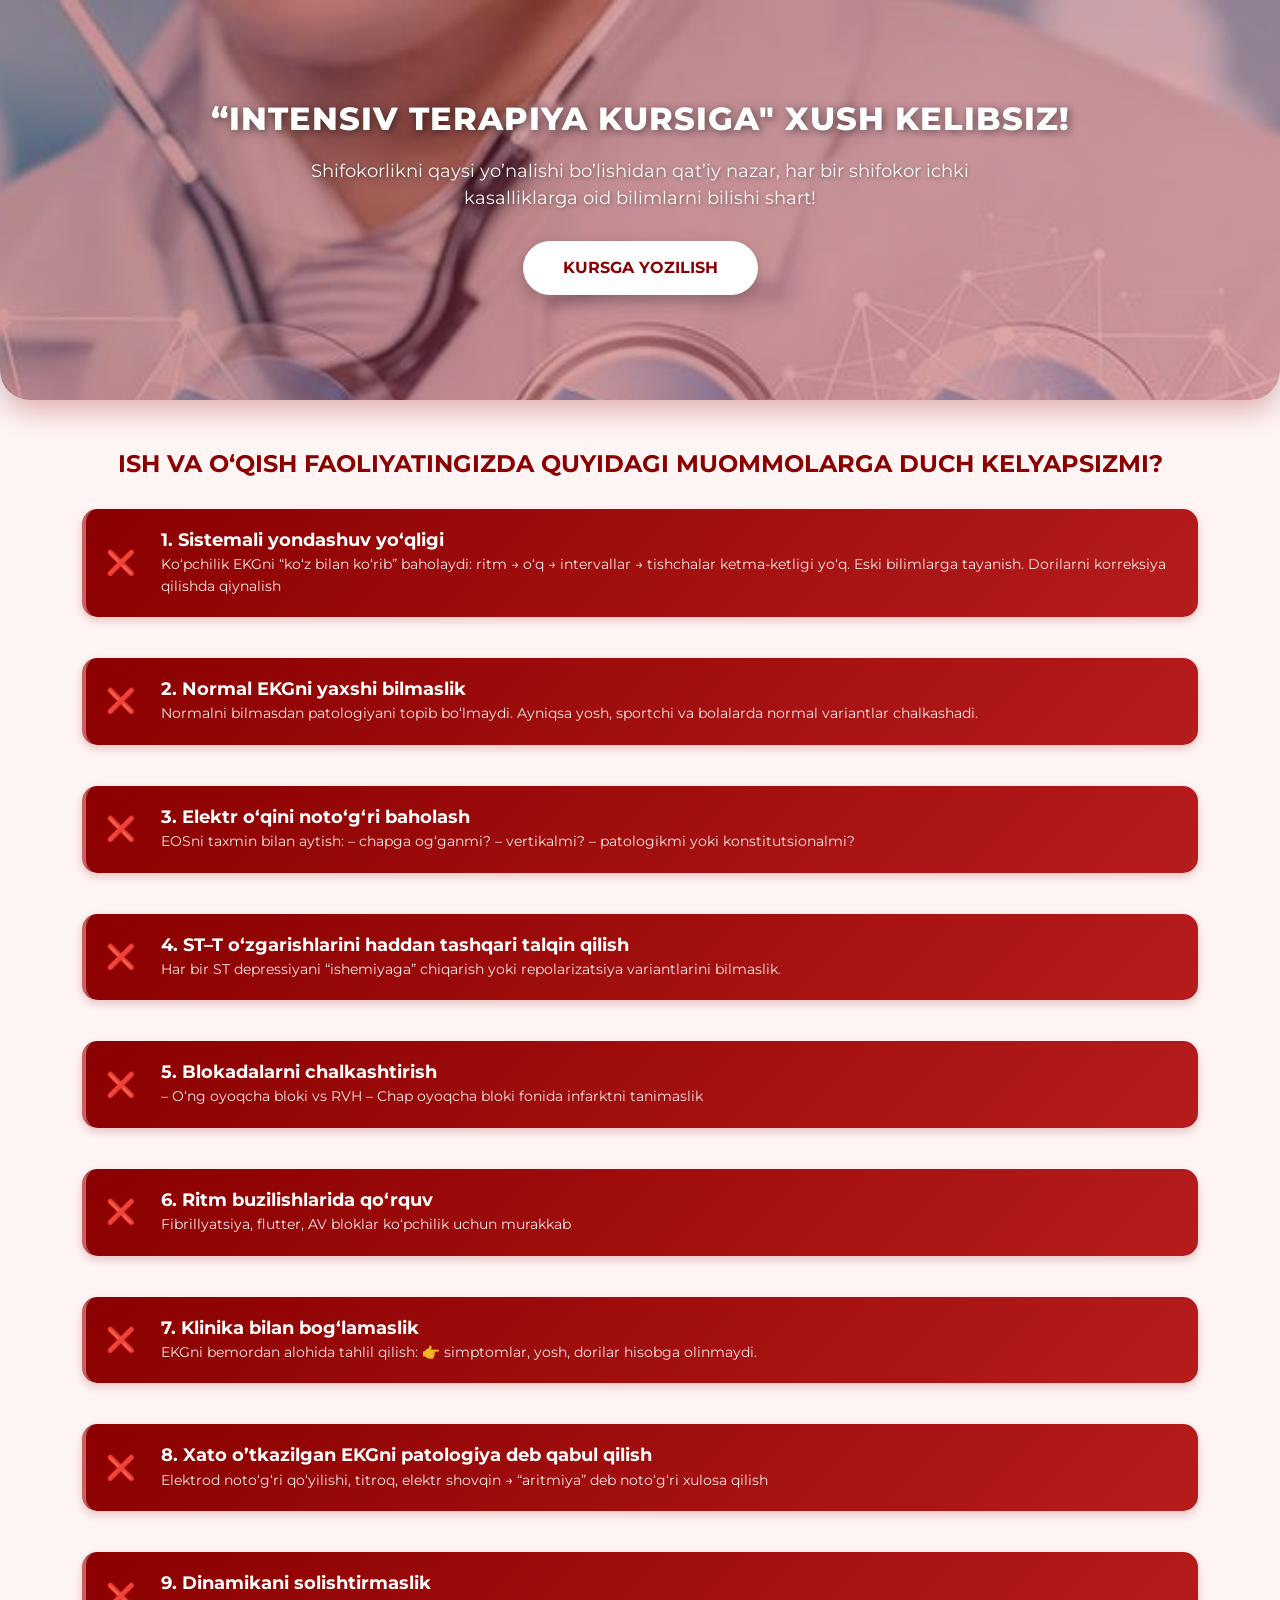
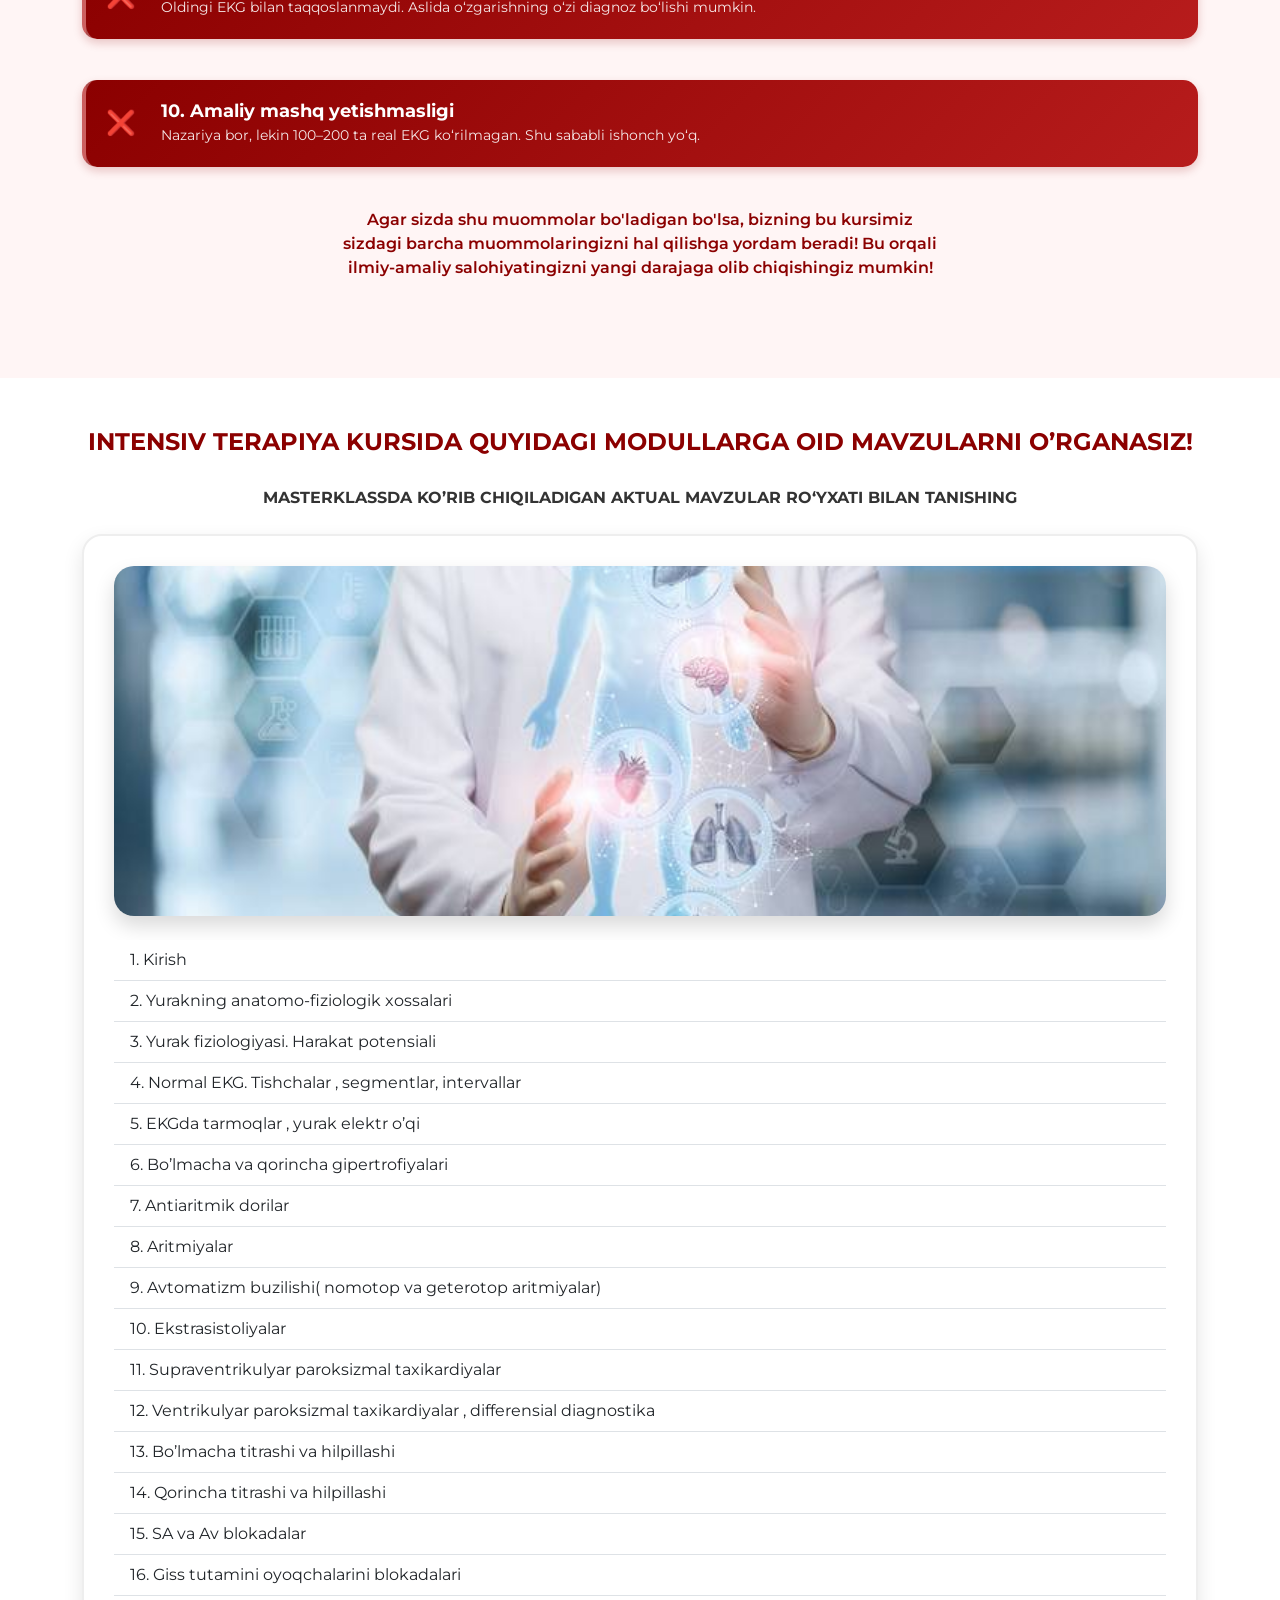
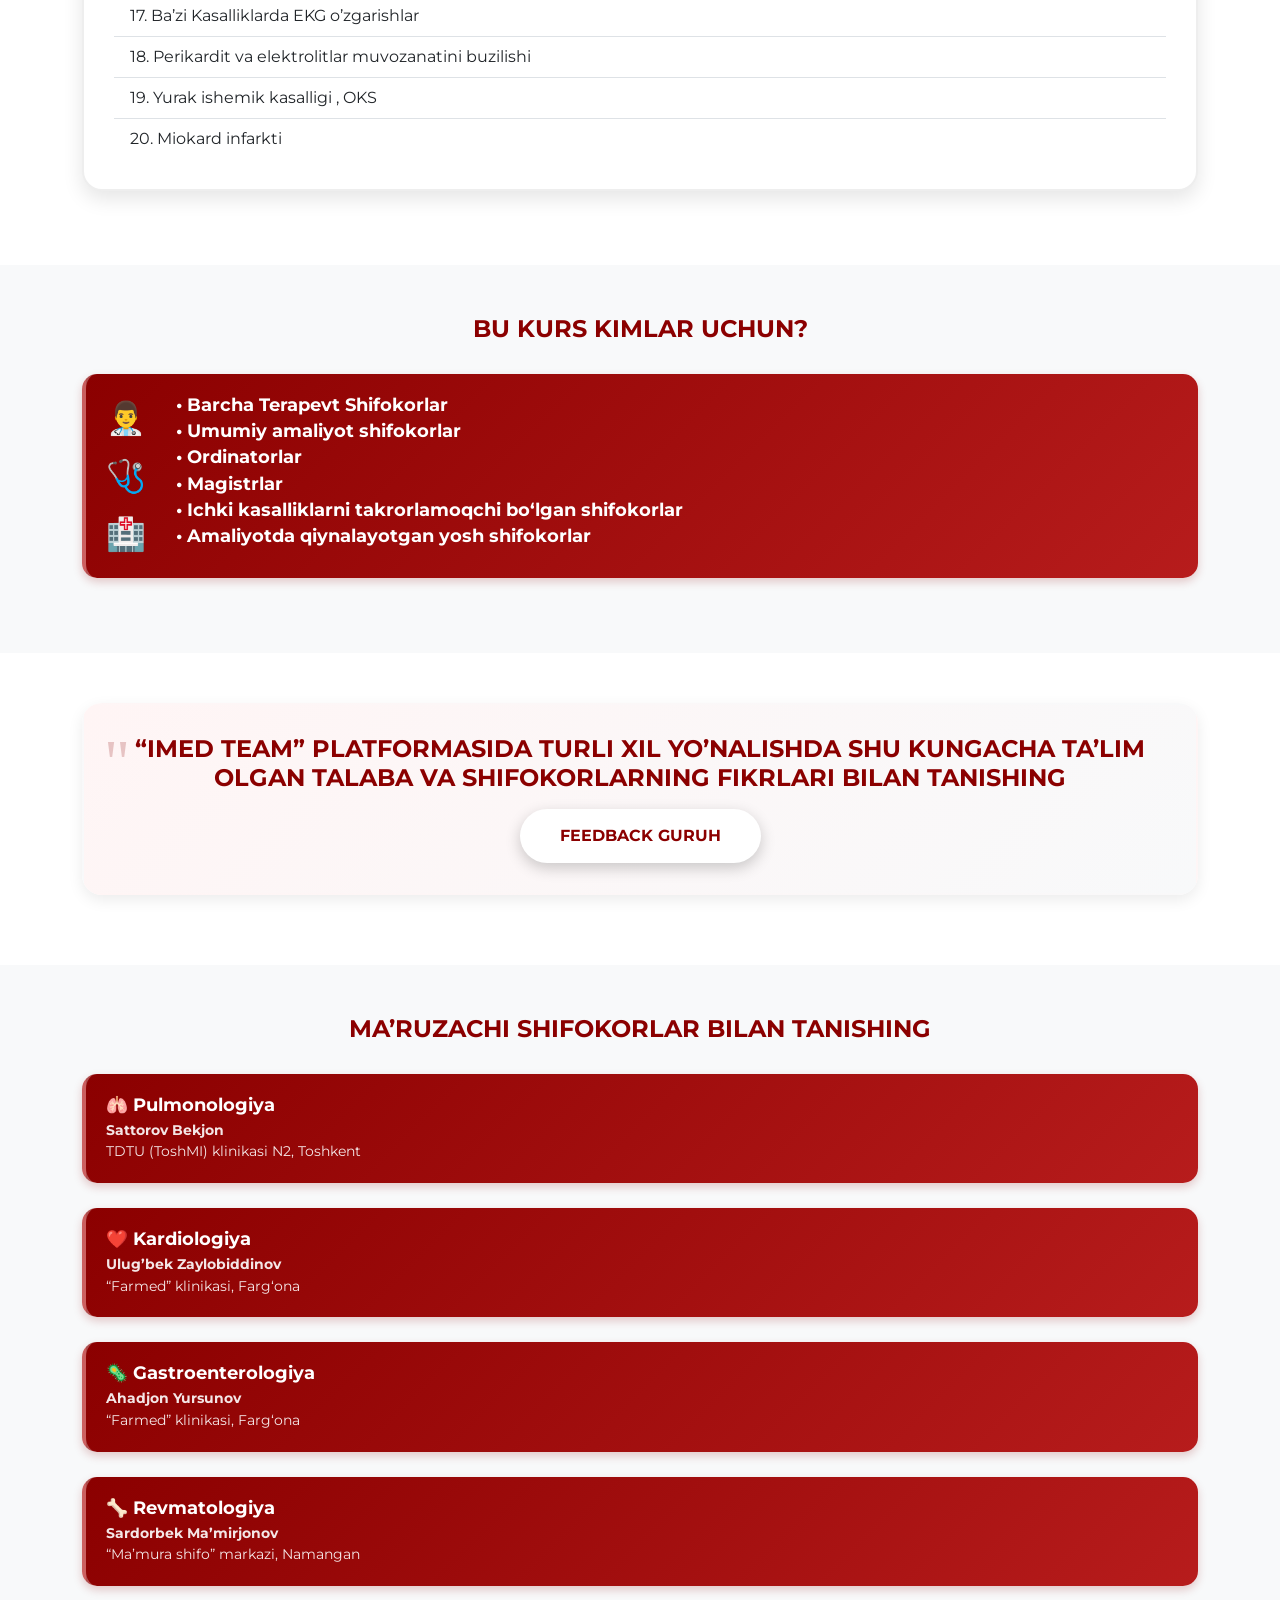
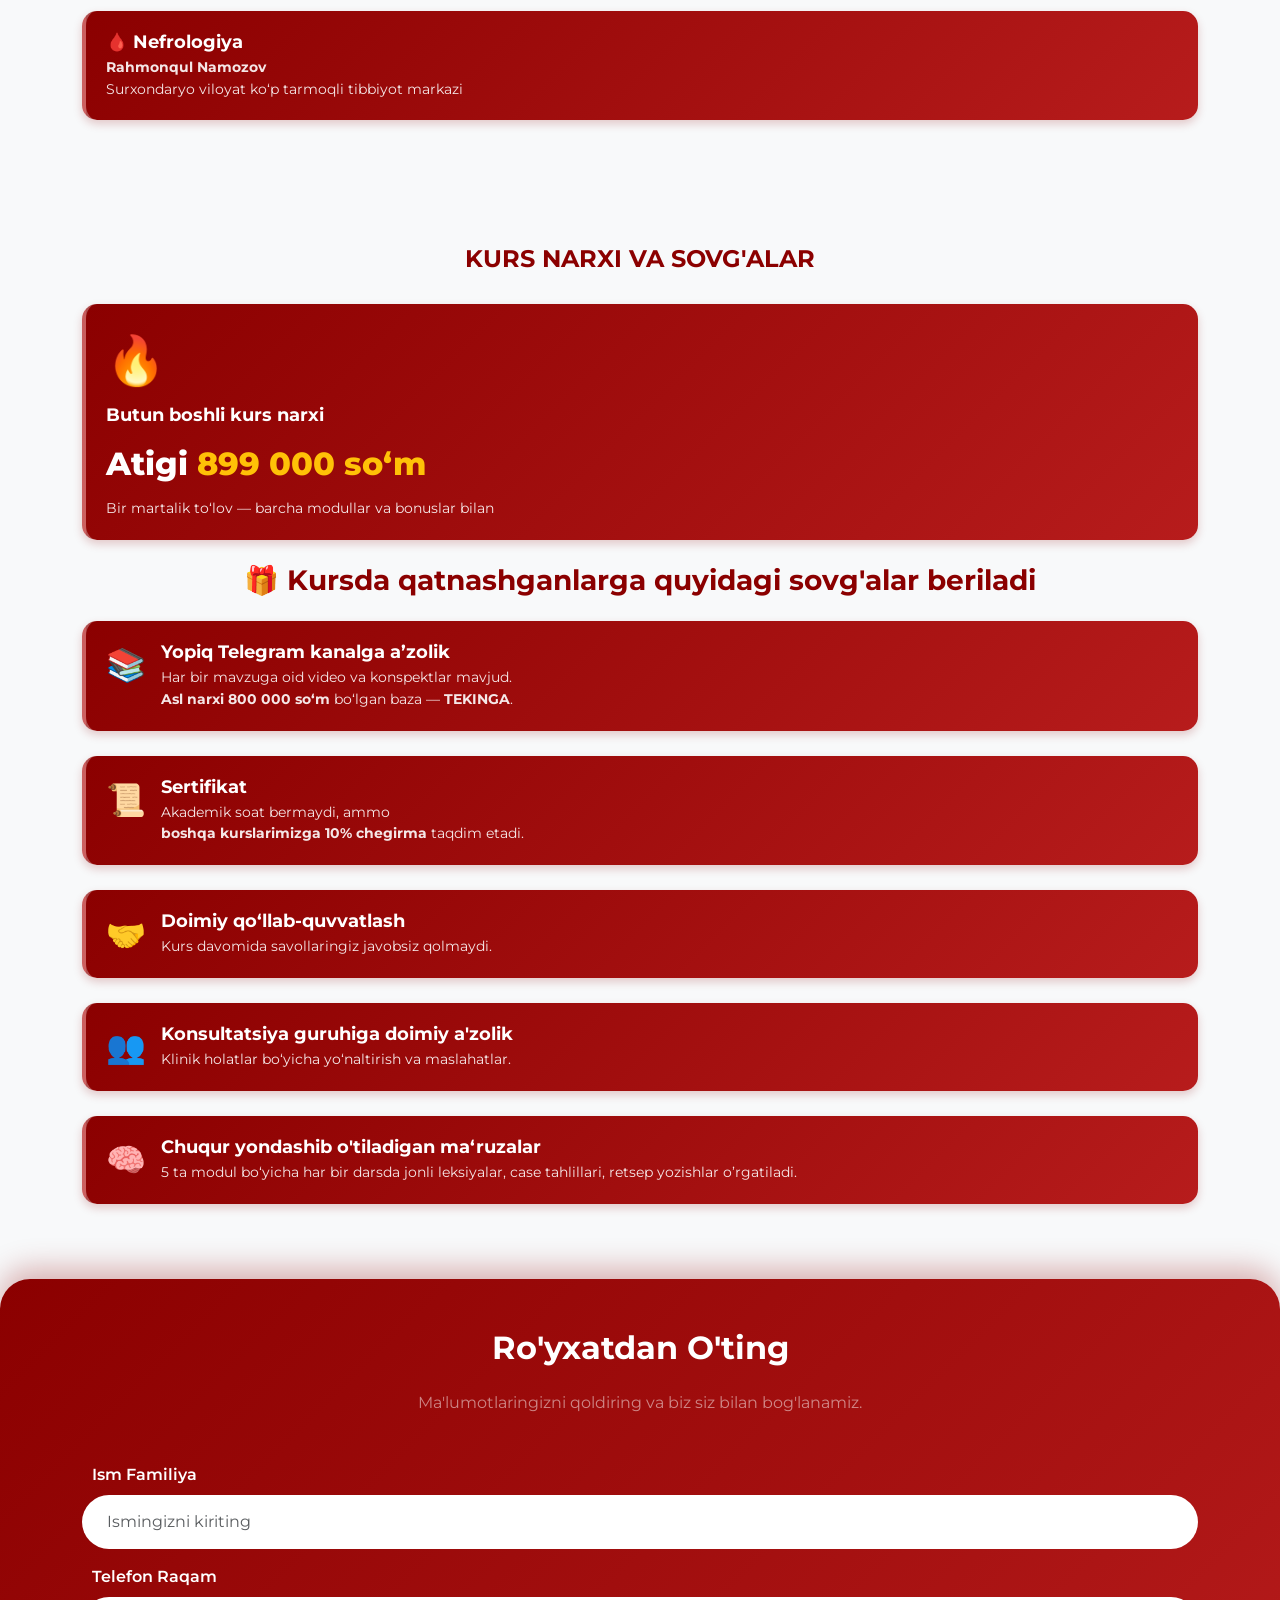
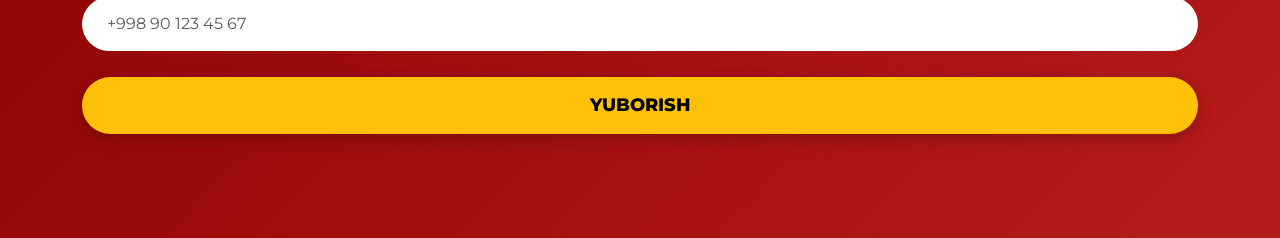
==== ekg.html @ f7b8500b "ekg" ====
<!DOCTYPE html>
<html lang="uz">

<head>
    <meta charset="UTF-8">
    <meta name="viewport" content="width=device-width, initial-scale=1.0">
    <title>Intensiv Terapiya kursi</title>
    <!-- Bootstrap 5 CSS -->
    <link href="https://cdn.jsdelivr.net/npm/bootstrap@5.3.0/dist/css/bootstrap.min.css" rel="stylesheet">
    <!-- Google Fonts -->
    <link href="https://fonts.googleapis.com/css2?family=Montserrat:wght@400;600;700;800&display=swap" rel="stylesheet">
    <style>
        :root {
            --primary-red: #8B0000;
            /* Dark Red */
            --primary-light: #B71C1C;
            --white: #ffffff;
            --light-bg: #f8f9fa;
            --problems-bg: #FFF5F5;
            /* Soft rose/cream background */
            --text-dark: #333333;
            --gradient-red: linear-gradient(135deg, #8B0000 0%, #B71C1C 100%);
        }

        body {
            font-family: 'Montserrat', sans-serif;
            background-color: var(--light-bg);
            color: var(--text-dark);
            overflow-x: hidden;
            /* Prevent horizontal scroll */
        }

        /* Typography & Utilities */
        h1,
        h2,
        h3 {
            font-weight: 700;
        }

        .section-padding {
            padding: 50px 0;
        }

        .img-rounded-custom {
            border-radius: 20px;
            box-shadow: 0 10px 20px rgba(0, 0, 0, 0.15);
        }

        /* Hero Section */
        .hero-section {
            background: linear-gradient(135deg, rgba(139, 0, 0, 0.4) 0%, rgba(183, 28, 28, 0.4) 100%),
                url('assets/hero.jpg') center center/cover no-repeat;
            color: var(--white);
            text-align: center;
            padding: 100px 20px;
            border-bottom-right-radius: 30px;
            border-bottom-left-radius: 30px;
            box-shadow: 0 10px 30px rgba(139, 0, 0, 0.3);
            position: relative;
            overflow: hidden;
            min-height: 400px;
            background-attachment: fixed;
        }

        .hero-section::before {
            content: '';
            position: absolute;
            top: 0;
            left: 0;
            right: 0;
            bottom: 0;
            background: radial-gradient(circle at top right, rgba(255, 255, 255, 0.15) 0%, transparent 60%);
            animation: pulse 15s ease-in-out infinite;
            pointer-events: none;
        }

        @keyframes pulse {

            0%,
            100% {
                opacity: 0.9;
            }

            50% {
                opacity: 0.9;
            }
        }

        .hero-section>* {
            position: relative;
            z-index: 1;
        }

        .hero-title {
            font-size: 2rem;
            text-transform: uppercase;
            margin-bottom: 20px;
            text-shadow: 2px 2px 8px rgba(0, 0, 0, 0.5);
            font-weight: 800;
            letter-spacing: 1px;
        }

        .hero-subtitle {
            font-size: 1.1rem;
            opacity: 0.95;
            margin-bottom: 30px;
            text-shadow: 1px 1px 4px rgba(0, 0, 0, 0.4);
            max-width: 700px;
            margin-left: auto;
            margin-right: auto;
        }

        .btn-custom-light {
            background-color: var(--white);
            color: var(--primary-red);
            padding: 15px 40px;
            border-radius: 50px;
            font-weight: 700;
            text-transform: uppercase;
            border: none;
            box-shadow: 0 5px 15px rgba(0, 0, 0, 0.2);
            transition: transform 0.2s;
        }

        .btn-custom-light:active {
            transform: scale(0.95);
        }

        /* Course Section */
        .course-section {
            background-color: var(--white);
        }

        .section-header {
            text-align: center;
            margin-bottom: 30px;
            color: var(--primary-red);
            font-size: 1.5rem;
            text-transform: uppercase;
        }

        .course-card {
            background: var(--white);
            border: 2px solid #eee;
            border-radius: 20px;
            padding: 30px;
            text-align: center;
            box-shadow: 0 8px 20px rgba(0, 0, 0, 0.1);
            transition: all 0.3s ease;
        }

        .course-card:hover {
            transform: translateY(-5px);
            box-shadow: 0 12px 30px rgba(139, 0, 0, 0.2);
        }

        .course-card h3 {
            color: var(--primary-red);
            margin-top: 20px;
            margin-bottom: 15px;
        }

        .list-group-item {
            border-left: 3px solid transparent;
            transition: all 0.2s ease;
        }

        .list-group-item:hover {
            border-left-color: var(--primary-red);
            background-color: #FFF5F5;
            padding-left: 20px;
        }

        /* Features/Audience Section */
        .features-section {
            background-color: var(--light-bg);
        }

        .feature-item {
            display: flex;
            align-items: flex-start;
            margin-bottom: 25px;
            background: var(--gradient-red);
            padding: 20px;
            border-radius: 15px;
            box-shadow: 0 4px 10px rgba(139, 0, 0, 0.2);
            transition: all 0.3s ease;
            border-left: 4px solid rgba(255, 255, 255, 0.3);
        }

        .feature-item:hover {
            transform: translateY(-3px);
            box-shadow: 0 8px 20px rgba(139, 0, 0, 0.4);
            border-left-color: var(--white);
        }

        .feature-icon {
            font-size: 2rem;
            color: var(--white);
            margin-right: 15px;
            min-width: 40px;
            transition: transform 0.3s ease;
        }

        .feature-item:hover .feature-icon {
            transform: scale(1.2);
        }

        .feature-title {
            font-size: 1.1rem;
            font-weight: 700;
            margin-bottom: 5px;
            color: var(--white);
        }

        .feature-text {
            font-size: 0.9rem;
            color: rgba(255, 255, 255, 0.9);
            margin: 0;
        }

        /* Testimonials Section */
        .testimonials-section {
            background-color: var(--white);
        }

        .testimonial-card {
            background: linear-gradient(135deg, #FFF5F5 0%, var(--light-bg) 100%);
            padding: 30px;
            border-radius: 20px;
            text-align: center;
            margin-bottom: 20px;
            position: relative;
            box-shadow: 0 5px 15px rgba(0, 0, 0, 0.08);
            transition: all 0.3s ease;
            border: 2px solid transparent;
        }

        .testimonial-card:hover {
            border-color: var(--primary-red);
            transform: scale(1.02);
            box-shadow: 0 8px 25px rgba(139, 0, 0, 0.15);
        }

        .testimonial-card::before {
            content: '"';
            position: absolute;
            top: 10px;
            left: 20px;
            font-size: 4rem;
            color: var(--primary-red);
            opacity: 0.2;
            font-family: Georgia, serif;
        }

        .testimonial-text {
            font-style: italic;
            margin-bottom: 15px;
            font-size: 0.95rem;
            position: relative;
            z-index: 1;
        }

        .testimonial-name {
            font-weight: 700;
            color: var(--primary-red);
        }

        /* Form Section */
        .form-section {
            background: var(--gradient-red);
            color: var(--white);
            border-top-right-radius: 30px;
            border-top-left-radius: 30px;
            padding-bottom: 80px;
            box-shadow: 0 -10px 30px rgba(139, 0, 0, 0.3);
            position: relative;
        }

        .form-label {
            font-weight: 600;
            margin-left: 10px;
        }

        .form-control {
            border-radius: 50px;
            padding: 15px 25px;
            border: none;
            font-size: 1rem;
            /* Prevent iOS zoom */
        }

        .btn-submit {
            background-color: #FFC107;
            /* Warning yellow for contrast */
            color: #000;
            width: 100%;
            padding: 15px;
            border-radius: 50px;
            font-weight: 800;
            font-size: 1.1rem;
            text-transform: uppercase;
            border: none;
            margin-top: 10px;
            box-shadow: 0 5px 15px rgba(0, 0, 0, 0.2);
        }

        /* Custom Scrollbar */
        ::-webkit-scrollbar {
            width: 5px;
        }

        ::-webkit-scrollbar-track {
            background: #f1f1f1;
        }

        ::-webkit-scrollbar-thumb {
            background: var(--primary-red);
        }

        .icons-vertical {
            display: flex;
            flex-direction: column;
            gap: 10px;
            margin-right: 15px;
        }
    </style>
</head>

<body>

    <!-- Hero Section -->
    <section class="hero-section">
        <div class="container">
            <h1 class="hero-title">“INTENSIV TERAPIYA KURSIGA" XUSH KELIBSIZ!</h1>
            <p class="hero-subtitle">Shifokorlikni qaysi yo’nalishi bo’lishidan qat’iy nazar, har bir shifokor ichki
                kasalliklarga oid bilimlarni bilishi shart!</p>
            <a href="#signup" class="btn btn-custom-light">KURSGA YOZILISH</a>
        </div>
    </section>

    <!-- Problems Section -->
    <section class="section-padding" style="background-color: var(--problems-bg);">
        <div class="container">
            <h2 class="section-header">ISH VA OʻQISH FAOLIYATINGIZDA QUYIDAGI MUOMMOLARGA DUCH KELYAPSIZMI?</h2>

            <div class="d-flex flex-column gap-3">

                <div class="feature-item align-items-center">
                    <div class="feature-icon" style="font-size: 1.5rem;">❌</div>
                    <div>
                        <h3 class="feature-title mb-1">1. Sistemali yondashuv yo‘qligi</h3>
                        <p class="feature-text small">Ko‘pchilik EKGni “ko‘z bilan ko‘rib” baholaydi: ritm → o‘q →
                            intervallar → tishchalar ketma-ketligi yo‘q. Eski bilimlarga tayanish. Dorilarni korreksiya
                            qilishda qiynalish</p>
                    </div>
                </div>

                <div class="feature-item align-items-center">
                    <div class="feature-icon" style="font-size: 1.5rem;">❌</div>
                    <div>
                        <h3 class="feature-title mb-1">2. Normal EKGni yaxshi bilmaslik</h3>
                        <p class="feature-text small">Normalni bilmasdan patologiyani topib bo‘lmaydi. Ayniqsa yosh,
                            sportchi va bolalarda normal variantlar chalkashadi.</p>
                    </div>
                </div>

                <div class="feature-item align-items-center">
                    <div class="feature-icon" style="font-size: 1.5rem;">❌</div>
                    <div>
                        <h3 class="feature-title mb-1">3. Elektr o‘qini noto‘g‘ri baholash</h3>
                        <p class="feature-text small">EOSni taxmin bilan aytish: – chapga og‘ganmi? – vertikalmi? –
                            patologikmi yoki konstitutsionalmi?</p>
                    </div>
                </div>

                <div class="feature-item align-items-center">
                    <div class="feature-icon" style="font-size: 1.5rem;">❌</div>
                    <div>
                        <h3 class="feature-title mb-1">4. ST–T o‘zgarishlarini haddan tashqari talqin qilish</h3>
                        <p class="feature-text small">Har bir ST depressiyani “ishemiyaga” chiqarish yoki
                            repolarizatsiya variantlarini bilmaslik.</p>
                    </div>
                </div>

                <div class="feature-item align-items-center">
                    <div class="feature-icon" style="font-size: 1.5rem;">❌</div>
                    <div>
                        <h3 class="feature-title mb-1">5. Blokadalarni chalkashtirish</h3>
                        <p class="feature-text small">– O‘ng oyoqcha bloki vs RVH – Chap oyoqcha bloki fonida infarktni
                            tanimaslik</p>
                    </div>
                </div>

                <div class="feature-item align-items-center">
                    <div class="feature-icon" style="font-size: 1.5rem;">❌</div>
                    <div>
                        <h3 class="feature-title mb-1">6. Ritm buzilishlarida qo‘rquv</h3>
                        <p class="feature-text small">Fibrillyatsiya, flutter, AV bloklar ko‘pchilik uchun murakkab</p>
                    </div>
                </div>

                <div class="feature-item align-items-center">
                    <div class="feature-icon" style="font-size: 1.5rem;">❌</div>
                    <div>
                        <h3 class="feature-title mb-1">7. Klinika bilan bog‘lamaslik</h3>
                        <p class="feature-text small">EKGni bemordan alohida tahlil qilish: 👉 simptomlar, yosh, dorilar
                            hisobga olinmaydi.</p>
                    </div>
                </div>

                <div class="feature-item align-items-center">
                    <div class="feature-icon" style="font-size: 1.5rem;">❌</div>
                    <div>
                        <h3 class="feature-title mb-1">8. Xato o’tkazilgan EKGni patologiya deb qabul qilish</h3>
                        <p class="feature-text small">Elektrod noto‘g‘ri qo‘yilishi, titroq, elektr shovqin → “aritmiya”
                            deb noto‘g‘ri xulosa qilish</p>
                    </div>
                </div>

                <div class="feature-item align-items-center">
                    <div class="feature-icon" style="font-size: 1.5rem;">❌</div>
                    <div>
                        <h3 class="feature-title mb-1">9. Dinamikani solishtirmaslik</h3>
                        <p class="feature-text small">Oldingi EKG bilan taqqoslanmaydi. Aslida o‘zgarishning o‘zi
                            diagnoz bo‘lishi mumkin.</p>
                    </div>
                </div>

                <div class="feature-item align-items-center">
                    <div class="feature-icon" style="font-size: 1.5rem;">❌</div>
                    <div>
                        <h3 class="feature-title mb-1">10. Amaliy mashq yetishmasligi</h3>
                        <p class="feature-text small">Nazariya bor, lekin 100–200 ta real EKG ko‘rilmagan. Shu sababli
                            ishonch yo‘q.</p>
                    </div>
                </div>

                <p class="text-center mb-5"
                    style="max-width: 600px; margin: 0 auto; color: var(--primary-red); font-weight: 600;">
                    Agar sizda shu muommolar bo'ladigan bo'lsa, bizning bu kursimiz sizdagi barcha muommolaringizni hal
                    qilishga yordam beradi! Bu orqali ilmiy-amaliy salohiyatingizni yangi darajaga olib chiqishingiz
                    mumkin!
                </p>

            </div>
        </div>
    </section>

    <!-- Course Info Section (Topics) -->
    <section class="section-padding course-section">
        <div class="container">
            <h2 class="section-header">Intensiv Terapiya kursida quyidagi modullarga oid mavzularni o’rganasiz!</h2>
            <p class="text-center mb-4 fw-bold">MASTERKLASSDA KO’RIB CHIQILADIGAN AKTUAL MAVZULAR ROʻYXATI BILAN
                TANISHING</p>

            <div class="course-card mb-4 text-start">
                <img src="./assets/masterklass.jpg" alt="Masterklass" class="img-fluid img-rounded-custom mb-4 w-100"
                    style="object-fit: cover; max-height: 350px;">

                <ul class="list-group list-group-flush">
                    <li class="list-group-item">1. Kirish </li>
                    <li class="list-group-item">2. Yurakning anatomo-fiziologik xossalari</li>
                    <li class="list-group-item">3. Yurak fiziologiyasi. Harakat potensiali </li>
                    <li class="list-group-item">4. Normal EKG. Tishchalar , segmentlar, intervallar </li>
                    <li class="list-group-item">5. EKGda tarmoqlar , yurak elektr o’qi </li>
                    <li class="list-group-item">6. Bo’lmacha va qorincha gipertrofiyalari </li>
                    <li class="list-group-item">7. Antiaritmik dorilar</li>
                    <li class="list-group-item">8. Aritmiyalar</li>
                    <li class="list-group-item">9. Avtomatizm buzilishi( nomotop va geterotop aritmiyalar) </li>
                    <li class="list-group-item">10. Ekstrasistoliyalar </li>
                    <li class="list-group-item">11. Supraventrikulyar paroksizmal taxikardiyalar </li>
                    <li class="list-group-item">12. Ventrikulyar paroksizmal taxikardiyalar , differensial diagnostika
                    </li>
                    <li class="list-group-item">13. Bo’lmacha titrashi va hilpillashi</li>
                    <li class="list-group-item">14. Qorincha titrashi va hilpillashi </li>
                    <li class="list-group-item">15. SA va Av blokadalar </li>
                    <li class="list-group-item">16. Giss tutamini oyoqchalarini blokadalari </li>
                    <li class="list-group-item">17. Ba’zi Kasalliklarda EKG o’zgarishlar </li>
                    <li class="list-group-item">18. Perikardit va elektrolitlar muvozanatini buzilishi </li>
                    <li class="list-group-item">19. Yurak ishemik kasalligi , OKS </li>
                    <li class="list-group-item">20. Miokard infarkti </li>
                </ul>
            </div>
        </div>
    </section>

    <!-- Features Section (Audience/Benefits) -->
    <section class="section-padding features-section">
        <div class="container">
            <h2 class="section-header">Bu kurs kimlar uchun?</h2>

            <div class="feature-item">
                <div class="icons-vertical">
                    <div class="feature-icon">👨‍⚕️</div>
                    <div class="feature-icon">🩺</div>
                    <div class="feature-icon">🏥</div>
                </div>

                <div>
                    <h3 class="feature-title">• Barcha Terapevt Shifokorlar</h3>
                    <h3 class="feature-title">• Umumiy amaliyot shifokorlar</h3>
                    <h3 class="feature-title">• Ordinatorlar</h3>
                    <h3 class="feature-title">• Magistrlar</h3>
                    <h3 class="feature-title">• Ichki kasalliklarni takrorlamoqchi bo‘lgan shifokorlar</h3>
                    <h3 class="feature-title">• Amaliyotda qiynalayotgan yosh shifokorlar</h3>
                </div>
            </div>
        </div>
    </section>

    <!-- Testimonials Section -->
    <section class="section-padding testimonials-section">
        <div class="container">
            <div class="testimonial-card text-center">
                <h2 class="section-header mb-3">
                    “iMed Team” platformasida turli xil yo’nalishda shu kungacha
                    ta’lim olgan talaba va shifokorlarning fikrlari bilan tanishing
                </h2>
                <div style="font-size: 1.3rem; font-weight: 700; color: var(--primary-red);">
                    <button class="btn btn-custom-light"
                        onclick="window.open(ʻhttps://t.me/imedteam_feedback', '_blankʻ)">Feedback Guruh</button>
                </div>
            </div>
        </div>
    </section>

    <!--<div class="testimonial-card">
                <p class="testimonial-text">"Ushbu kurs men uchun haqiqiy burilish nuqtasi bo'ldi. Protokollarni
                    tushunish osonlashdi!"</p>
                <div class="testimonial-name">- Dilnoza A., Ginekolog</div>
            </div>

            <div class="testimonial-card">
                <p class="testimonial-text">"Amaliy bilimlar juda foydali. Hozirda bemorlarim bilan ishlashda o'zimga
                    ishonchim ortdi."</p>
                <div class="testimonial-name">- Bekzod K., Ordinator</div>
            </div>-->

    <!--Instructiors section-->
    <section class="section-padding features-section">
        <div class="container">
            <h2 class="section-header">Ma’ruzachi shifokorlar bilan tanishing</h2>

            <div class="feature-item">
                <div>
                    <h3 class="feature-title">🫁 Pulmonologiya</h3>
                    <p class="feature-text">
                        <b>Sattorov Bekjon</b><br>
                        TDTU (ToshMI) klinikasi N2, Toshkent
                    </p>
                </div>
            </div>

            <div class="feature-item">
                <div>
                    <h3 class="feature-title">❤️ Kardiologiya</h3>
                    <p class="feature-text">
                        <b>Ulug’bek Zaylobiddinov</b><br>
                        “Farmed” klinikasi, Farg‘ona
                    </p>
                </div>
            </div>

            <div class="feature-item">
                <div>
                    <h3 class="feature-title">🦠 Gastroenterologiya</h3>
                    <p class="feature-text">
                        <b>Ahadjon Yursunov</b><br>
                        “Farmed” klinikasi, Farg‘ona
                    </p>
                </div>
            </div>

            <div class="feature-item">
                <div>
                    <h3 class="feature-title">🦴 Revmatologiya</h3>
                    <p class="feature-text">
                        <b>Sardorbek Ma’mirjonov</b><br>
                        “Ma’mura shifo” markazi, Namangan
                    </p>
                </div>
            </div>

            <div class="feature-item">
                <div>
                    <h3 class="feature-title">🩸 Nefrologiya</h3>
                    <p class="feature-text">
                        <b>Rahmonqul Namozov</b><br>
                        Surxondaryo viloyat ko‘p tarmoqli tibbiyot markazi
                    </p>
                </div>
            </div>
        </div>
    </section>


    <!--Price and bonuses section-->
    <section class="section-padding features-section">
        <div class="container">
            <h2 class="section-header">Kurs narxi va sovg'alar</h2>
            <div class="feature-item text-center mb-4" style="flex-direction: column;">
                <div class="feature-icon" style="font-size: 3rem;">🔥</div>
                <h3 class="feature-title mt-2">Butun boshli kurs narxi</h3>
                <p style="font-size: 2rem; font-weight: 800; color: #fff; margin: 10px 0;">
                    Atigi <span style="color:#FFC107;">899 000 so‘m</span>
                </p>
                <p class="feature-text">
                    Bir martalik to‘lov — barcha modullar va bonuslar bilan
                </p>
            </div>

            <!-- GIFTS -->
            <h3 class="text-center mb-4 fw-bold" style="color: var(--primary-red);">
                🎁 Kursda qatnashganlarga quyidagi sovg'alar beriladi
            </h3>

            <div class="feature-item">
                <div class="feature-icon">📚</div>
                <div>
                    <h3 class="feature-title">
                        Yopiq Telegram kanalga a’zolik
                    </h3>
                    <p class="feature-text">
                        Har bir mavzuga oid video va konspektlar mavjud.<br>
                        <b>Asl narxi 800 000 so‘m</b> bo‘lgan baza — <b>TEKINGA</b>.
                    </p>
                </div>
            </div>

            <div class="feature-item">
                <div class="feature-icon">📜</div>
                <div>
                    <h3 class="feature-title">
                        Sertifikat
                    </h3>
                    <p class="feature-text">
                        Akademik soat bermaydi, ammo<br>
                        <b>boshqa kurslarimizga 10% chegirma</b> taqdim etadi.
                    </p>
                </div>
            </div>

            <div class="feature-item">
                <div class="feature-icon">🤝</div>
                <div>
                    <h3 class="feature-title">
                        Doimiy qo‘llab-quvvatlash
                    </h3>
                    <p class="feature-text">
                        Kurs davomida savollaringiz javobsiz qolmaydi.
                    </p>
                </div>
            </div>

            <div class="feature-item">
                <div class="feature-icon">👥</div>
                <div>
                    <h3 class="feature-title">
                        Konsultatsiya guruhiga doimiy a'zolik
                    </h3>
                    <p class="feature-text">
                        Klinik holatlar bo‘yicha yo‘naltirish va maslahatlar.
                    </p>
                </div>
            </div>

            <div class="feature-item">
                <div class="feature-icon">🧠</div>
                <div>
                    <h3 class="feature-title">
                        Chuqur yondashib o'tiladigan ma‘ruzalar
                    </h3>
                    <p class="feature-text">
                        5 ta modul bo‘yicha har bir darsda jonli leksiyalar, case tahlillari, retsep yozishlar
                        o’rgatiladi.
                    </p>
                </div>
            </div>

        </div>
    </section>


    <!-- Form Section -->
    <section id="signup" class="section-padding form-section">
        <div class="container">
            <h2 class="text-center mb-4 text-white">Ro'yxatdan O'ting</h2>
            <p class="text-center mb-5 text-white-50">Ma'lumotlaringizni qoldiring va biz siz bilan bog'lanamiz.</p>

            <form id="courseForm">
                <div class="mb-3">
                    <label for="name" class="form-label text-white">Ism Familiya</label>
                    <input type="text" class="form-control" id="name" name="name" required
                        placeholder="Ismingizni kiriting">
                </div>
                <div class="mb-3">
                    <label for="phone" class="form-label text-white">Telefon Raqam</label>
                    <input type="tel" class="form-control" id="phone" name="phone" required
                        placeholder="+998 90 123 45 67">
                </div>
                <input type="hidden" name="page" value="EKG">
                <input type="hidden" name="date" id="date">

                <!-- Date logic handled in JS -->

                <button type="submit" class="btn btn-submit">YUBORISH</button>
            </form>
            <div id="formMessage" class="mt-4 text-center fw-bold text-white"></div>
        </div>
    </section>

    <!-- JavaScript -->
    <script>
        // Set date field
        document.getElementById('date').value = new Date().toISOString();

        const form = document.getElementById('courseForm');
        const message = document.getElementById('formMessage');
        const scriptURL = 'https://script.google.com/macros/s/AKfycbxDxmyicp21eB9mRS-hOxsEHTDgznfpx_LaDmGihp5btM09apRFOIBDytEqPRCgtEsa/exec';

        form.addEventListener('submit', e => {
            e.preventDefault();
            const btn = form.querySelector('button');
            const originalText = btn.textContent;

            // Validation (Basic)
            const name = document.getElementById('name').value;
            const phone = document.getElementById('phone').value;
            if (!name || !phone) {
                alert("Iltimos barcha maydonlarni to'ldiring");
                return;
            }

            btn.disabled = true;
            btn.textContent = "YUBORILMOQDA...";

            const formData = new FormData(form);
            // Convert to URLSearchParams for robust Simple POST (x-www-form-urlencoded)
            const data = new URLSearchParams();
            for (const pair of formData) {
                data.append(pair[0], pair[1]);
            }

            fetch(scriptURL, {
                method: 'POST',
                mode: 'no-cors',
                // No headers needed, browser sets appropriate content-type for URLSearchParams
                body: data
            })
                .then(() => {
                    message.textContent = "Muvaffaqiyatli yuborildi! ✅";
                    form.reset();
                    btn.textContent = "YUBORILDI";
                    setTimeout(() => {
                        btn.disabled = false;
                        btn.textContent = originalText;
                    }, 3000);
                })
                .catch(error => {
                    console.error('Error:', error);
                    message.textContent = "Xatolik yuz berdi. Qayta urinib ko'ring.";
                    btn.disabled = false;
                    btn.textContent = originalText;
                });
        });

        // Smooth scrolling for anchor links
        document.querySelectorAll('a[href^="#"]').forEach(anchor => {
            anchor.addEventListener('click', function (e) {
                e.preventDefault();
                document.querySelector(this.getAttribute('href')).scrollIntoView({
                    behavior: 'smooth'
                });
            });
        });
    </script>
</body>

</html>
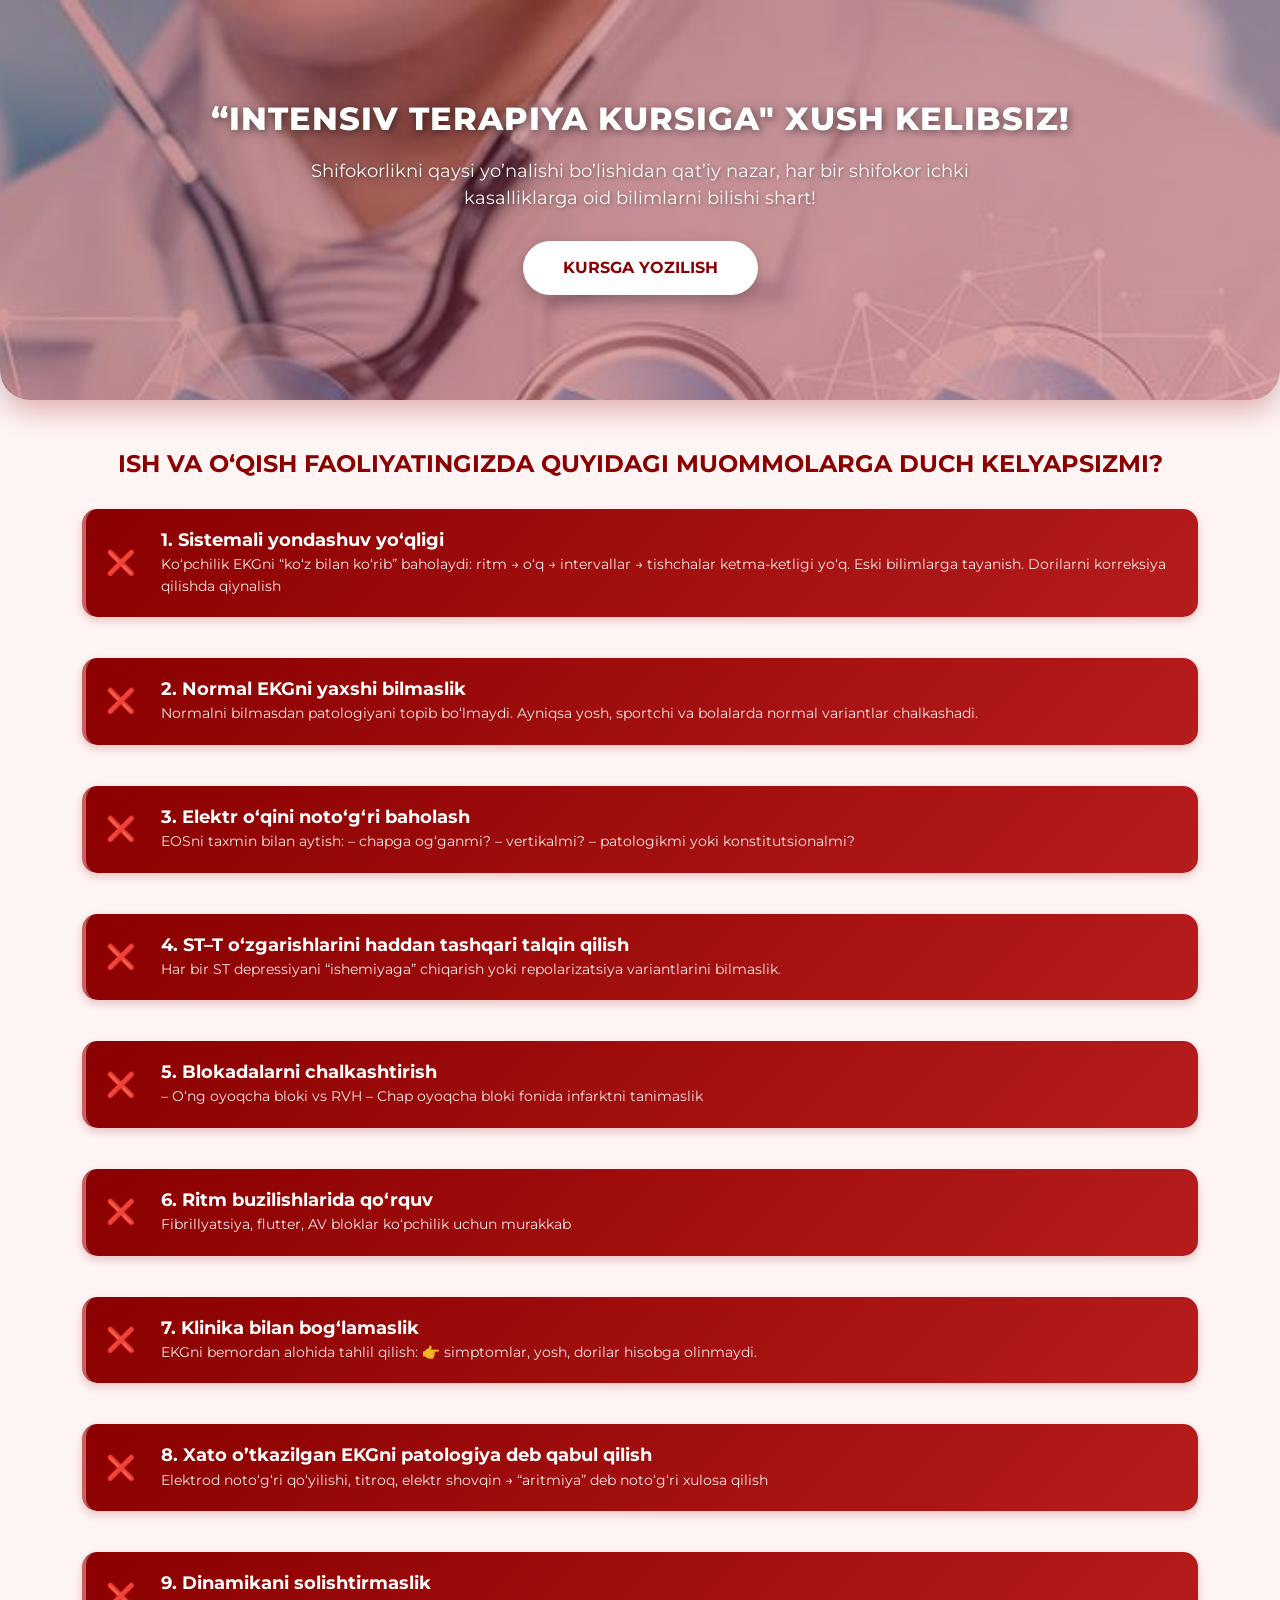
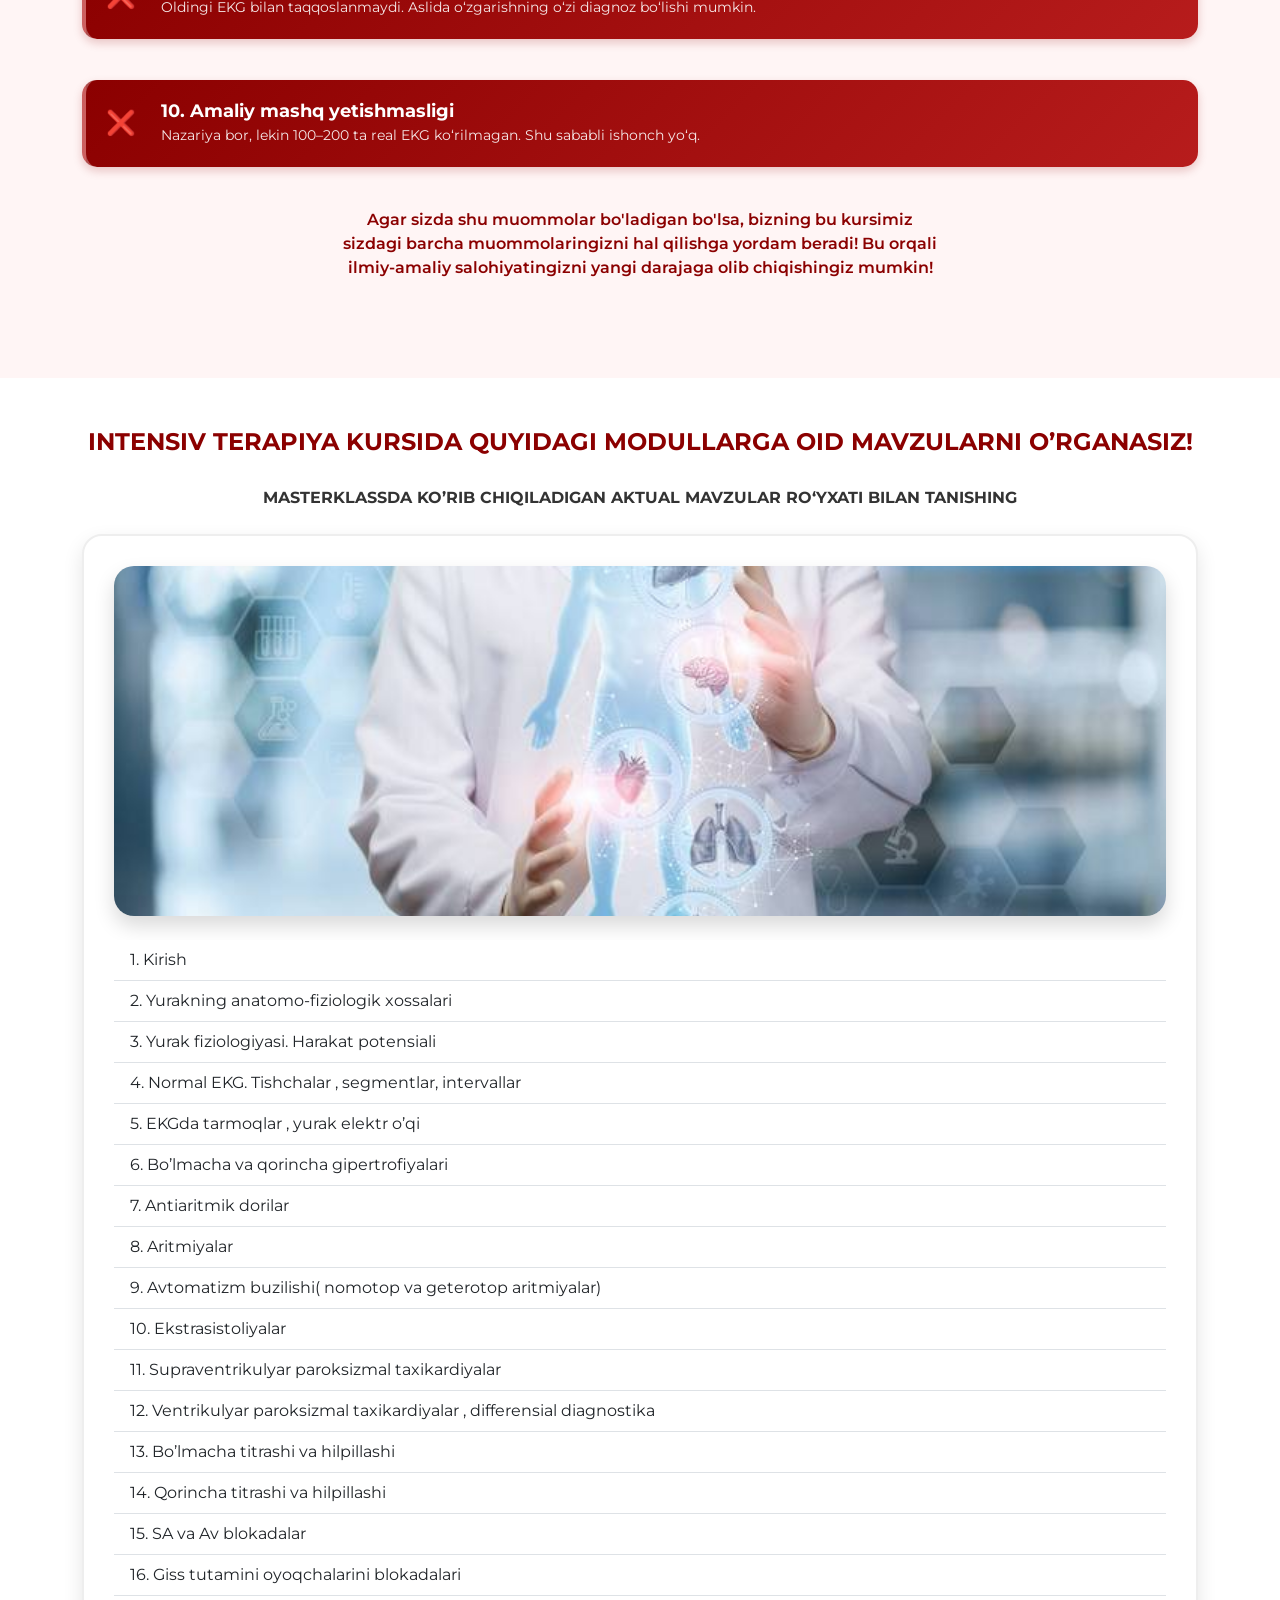
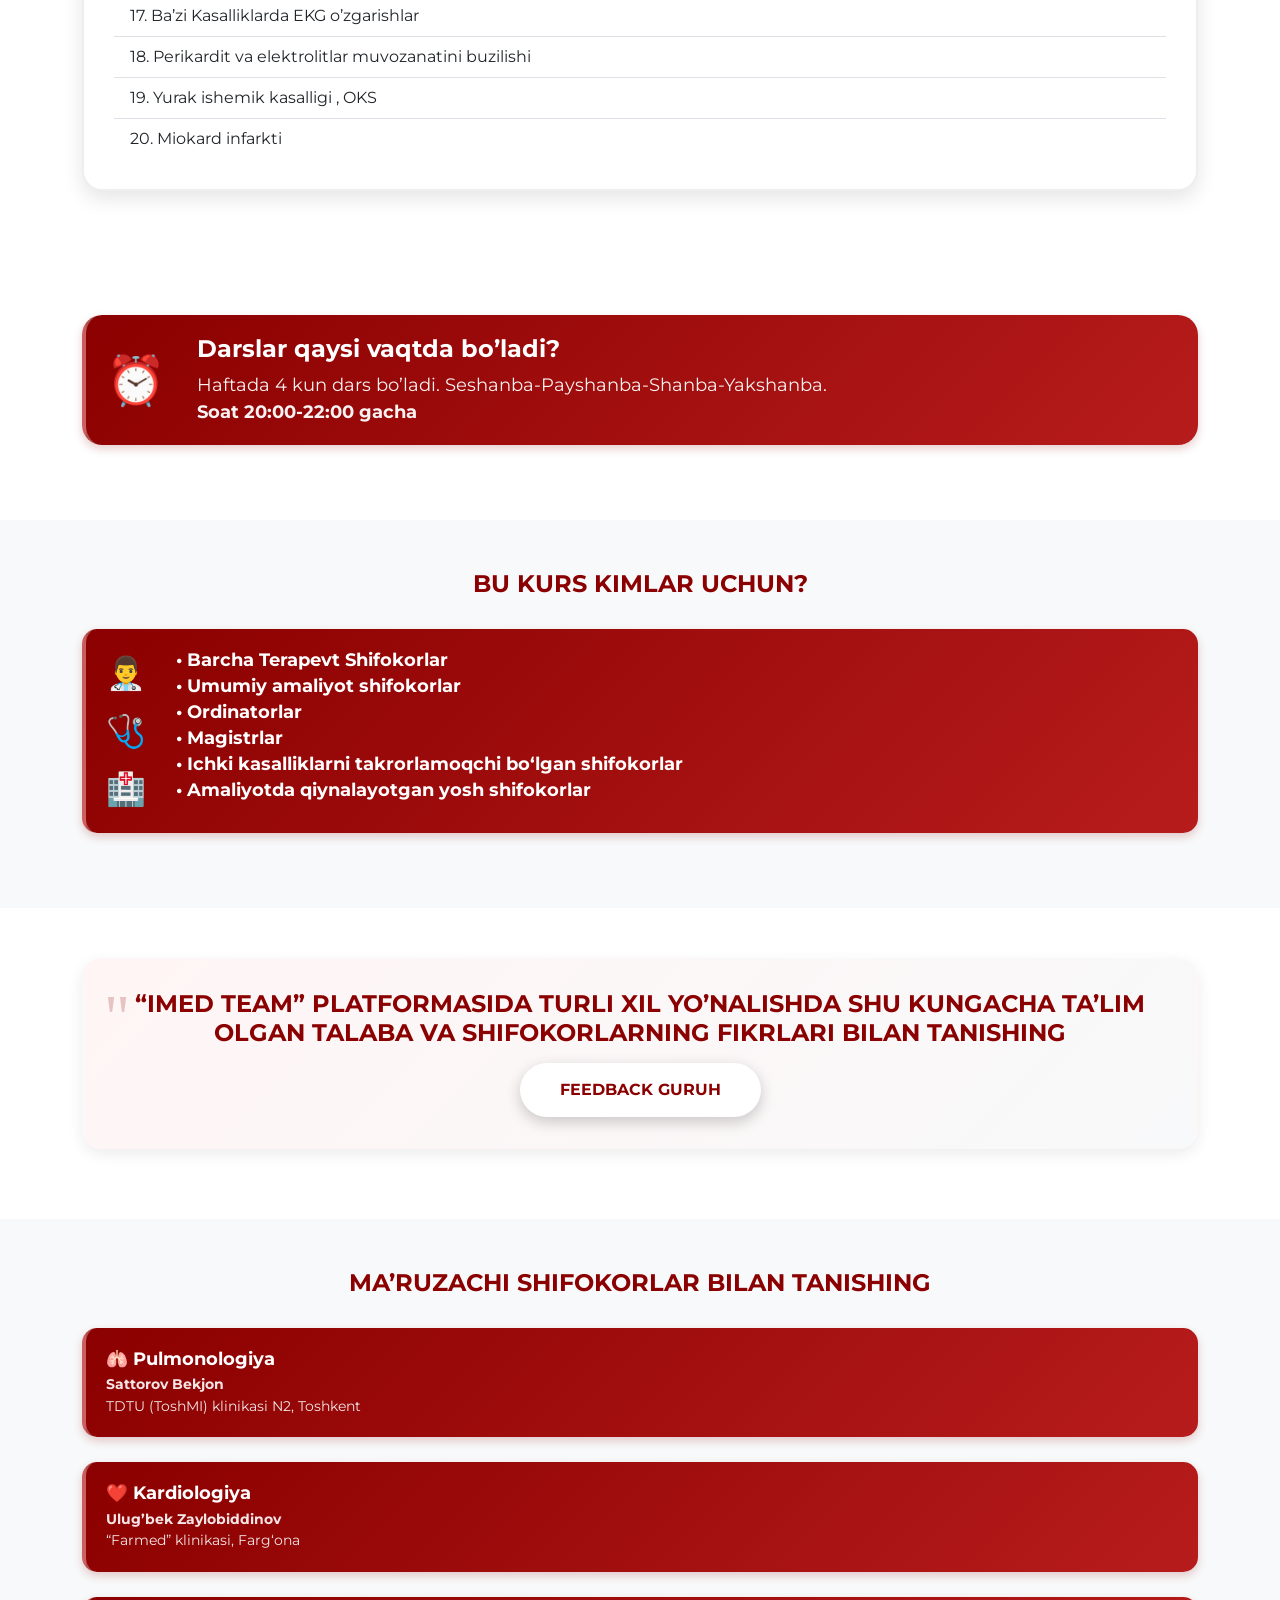
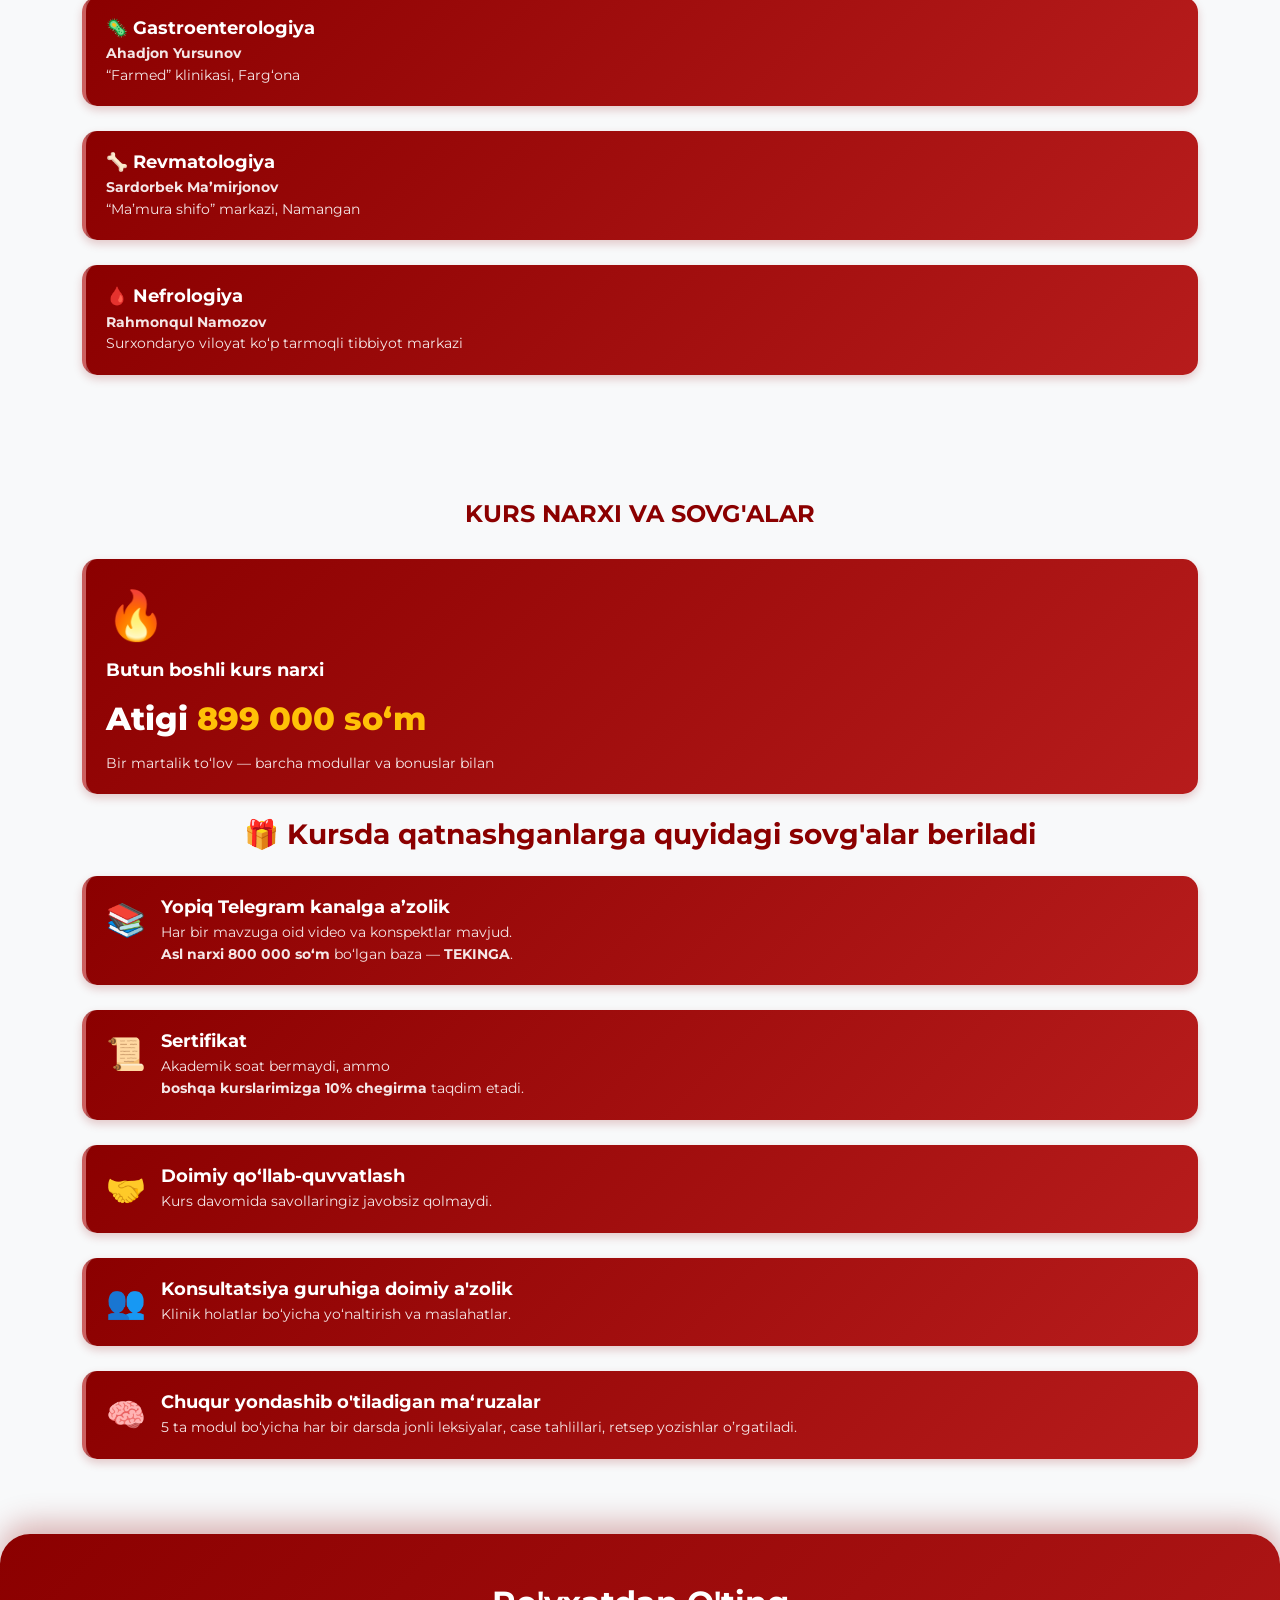
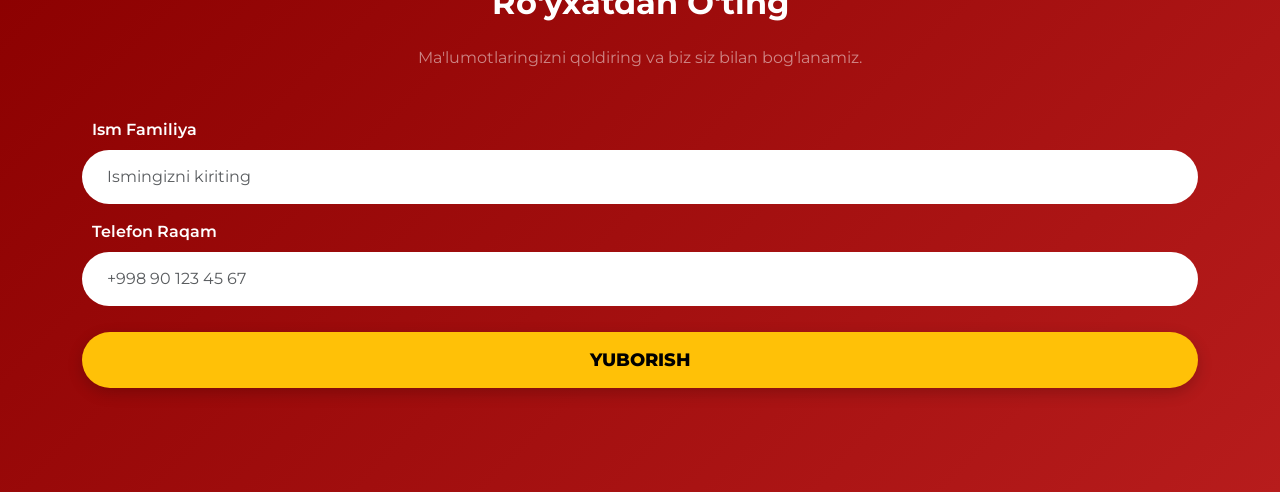
==== commit 446bd132: "ekg" ====
--- a/ekg.html
+++ b/ekg.html
@@ -485,6 +485,22 @@
         </div>
     </section>
 
+    <!-- Lesson Schedule Section -->
+    <section class="section-padding" style="background-color: var(--white);">
+        <div class="container">
+            <div class="feature-item align-items-center" style="background: var(--gradient-red); border-radius: 20px;">
+                <div class="feature-icon" style="font-size: 3rem; color: #fff;">⏰</div>
+                <div class="ms-3">
+                    <h2 class="text-white mb-2" style="font-size: 1.5rem;">Darslar qaysi vaqtda bo’ladi?</h2>
+                    <p class="text-white mb-0" style="font-size: 1.1rem; opacity: 0.95;">
+                        Haftada 4 kun dars bo’ladi. Seshanba-Payshanba-Shanba-Yakshanba. <br>
+                        <strong>Soat 20:00-22:00 gacha</strong>
+                    </p>
+                </div>
+            </div>
+        </div>
+    </section>
+
     <!-- Features Section (Audience/Benefits) -->
     <section class="section-padding features-section">
         <div class="container">
@@ -519,7 +535,7 @@
                 </h2>
                 <div style="font-size: 1.3rem; font-weight: 700; color: var(--primary-red);">
                     <button class="btn btn-custom-light"
-                        onclick="window.open(ʻhttps://t.me/imedteam_feedback', '_blankʻ)">Feedback Guruh</button>
+                        onclick="window.open('https://t.me/imedteam_feedback', '_blank')">Feedback Guruh</button>
                 </div>
             </div>
         </div>
@@ -710,17 +726,17 @@
         </div>
     </section>
 
-    <!-- JavaScript -->
     <script>
-        // Set date field
-        document.getElementById('date').value = new Date().toISOString();
-
         const form = document.getElementById('courseForm');
         const message = document.getElementById('formMessage');
         const scriptURL = 'https://script.google.com/macros/s/AKfycbxDxmyicp21eB9mRS-hOxsEHTDgznfpx_LaDmGihp5btM09apRFOIBDytEqPRCgtEsa/exec';
 
         form.addEventListener('submit', e => {
             e.preventDefault();
+
+            // Set date field on submission
+            document.getElementById('date').value = new Date().toISOString();
+
             const btn = form.querySelector('button');
             const originalText = btn.textContent;
 
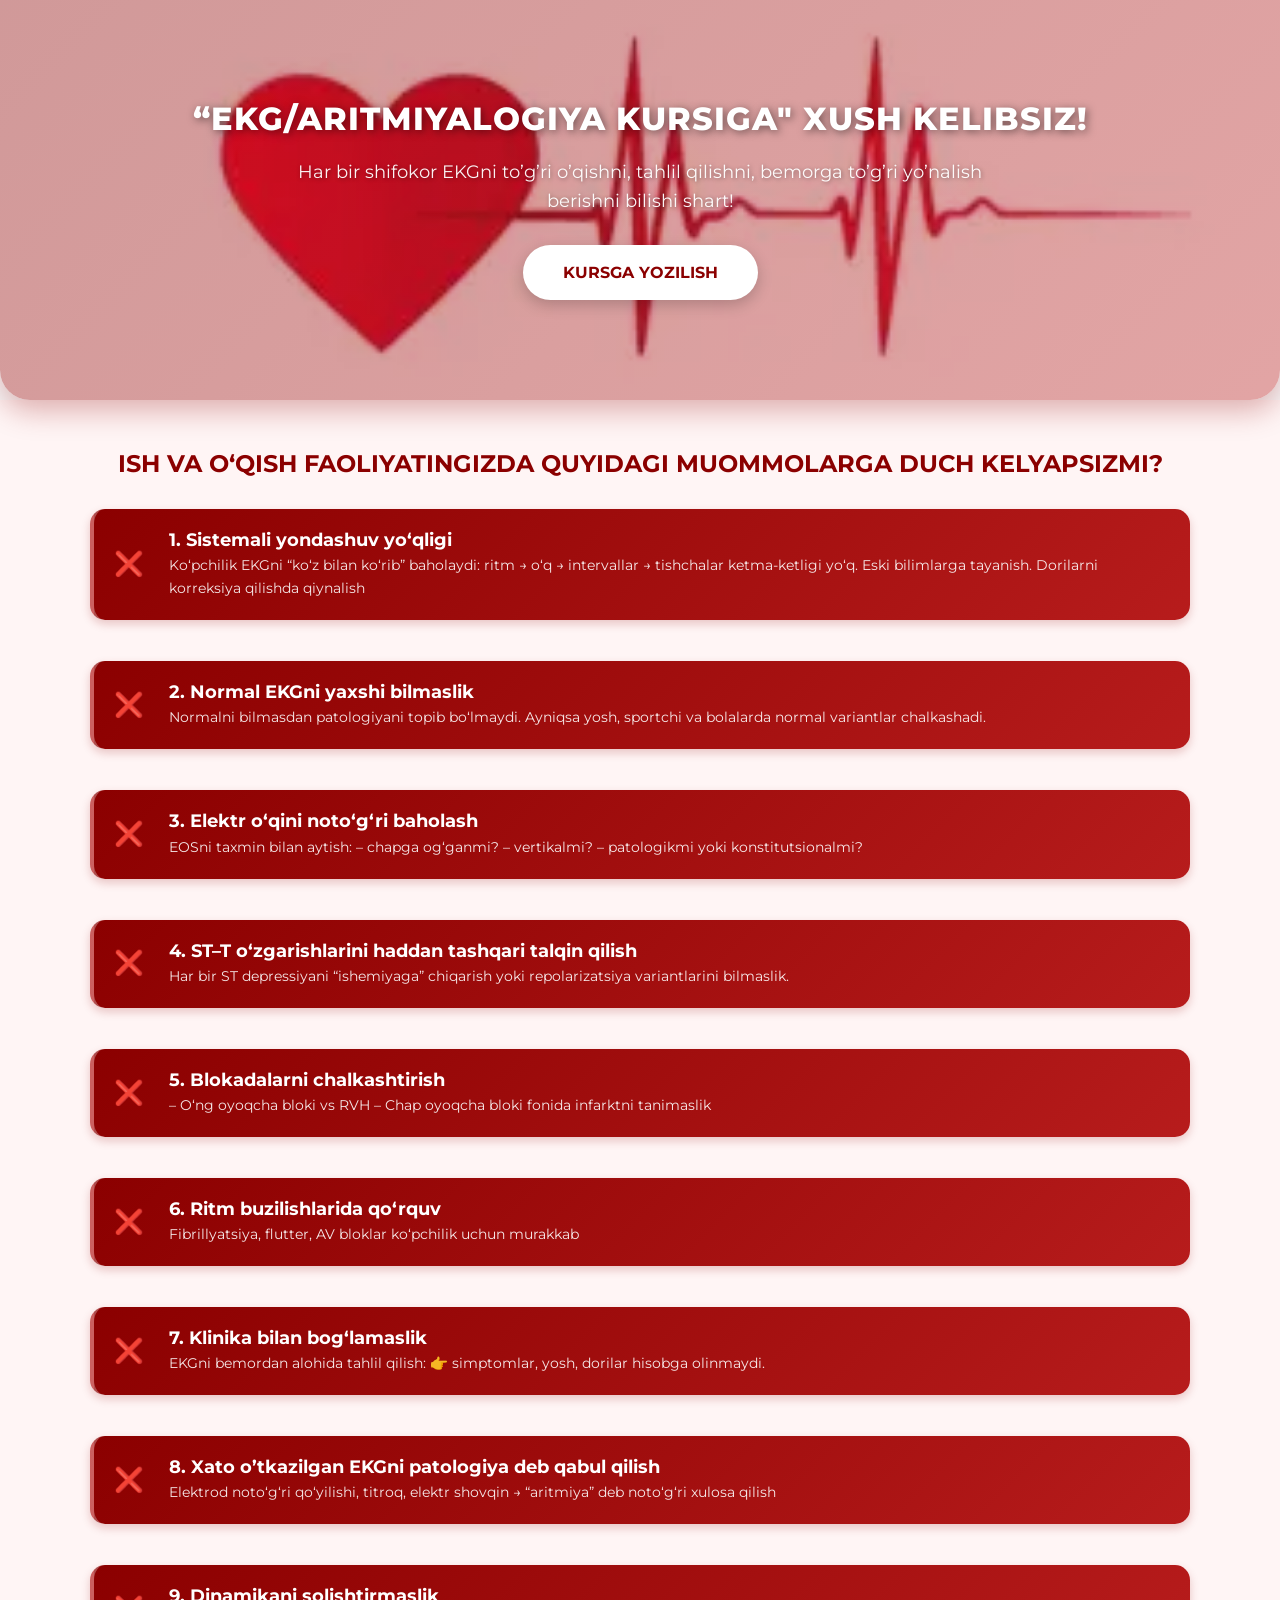
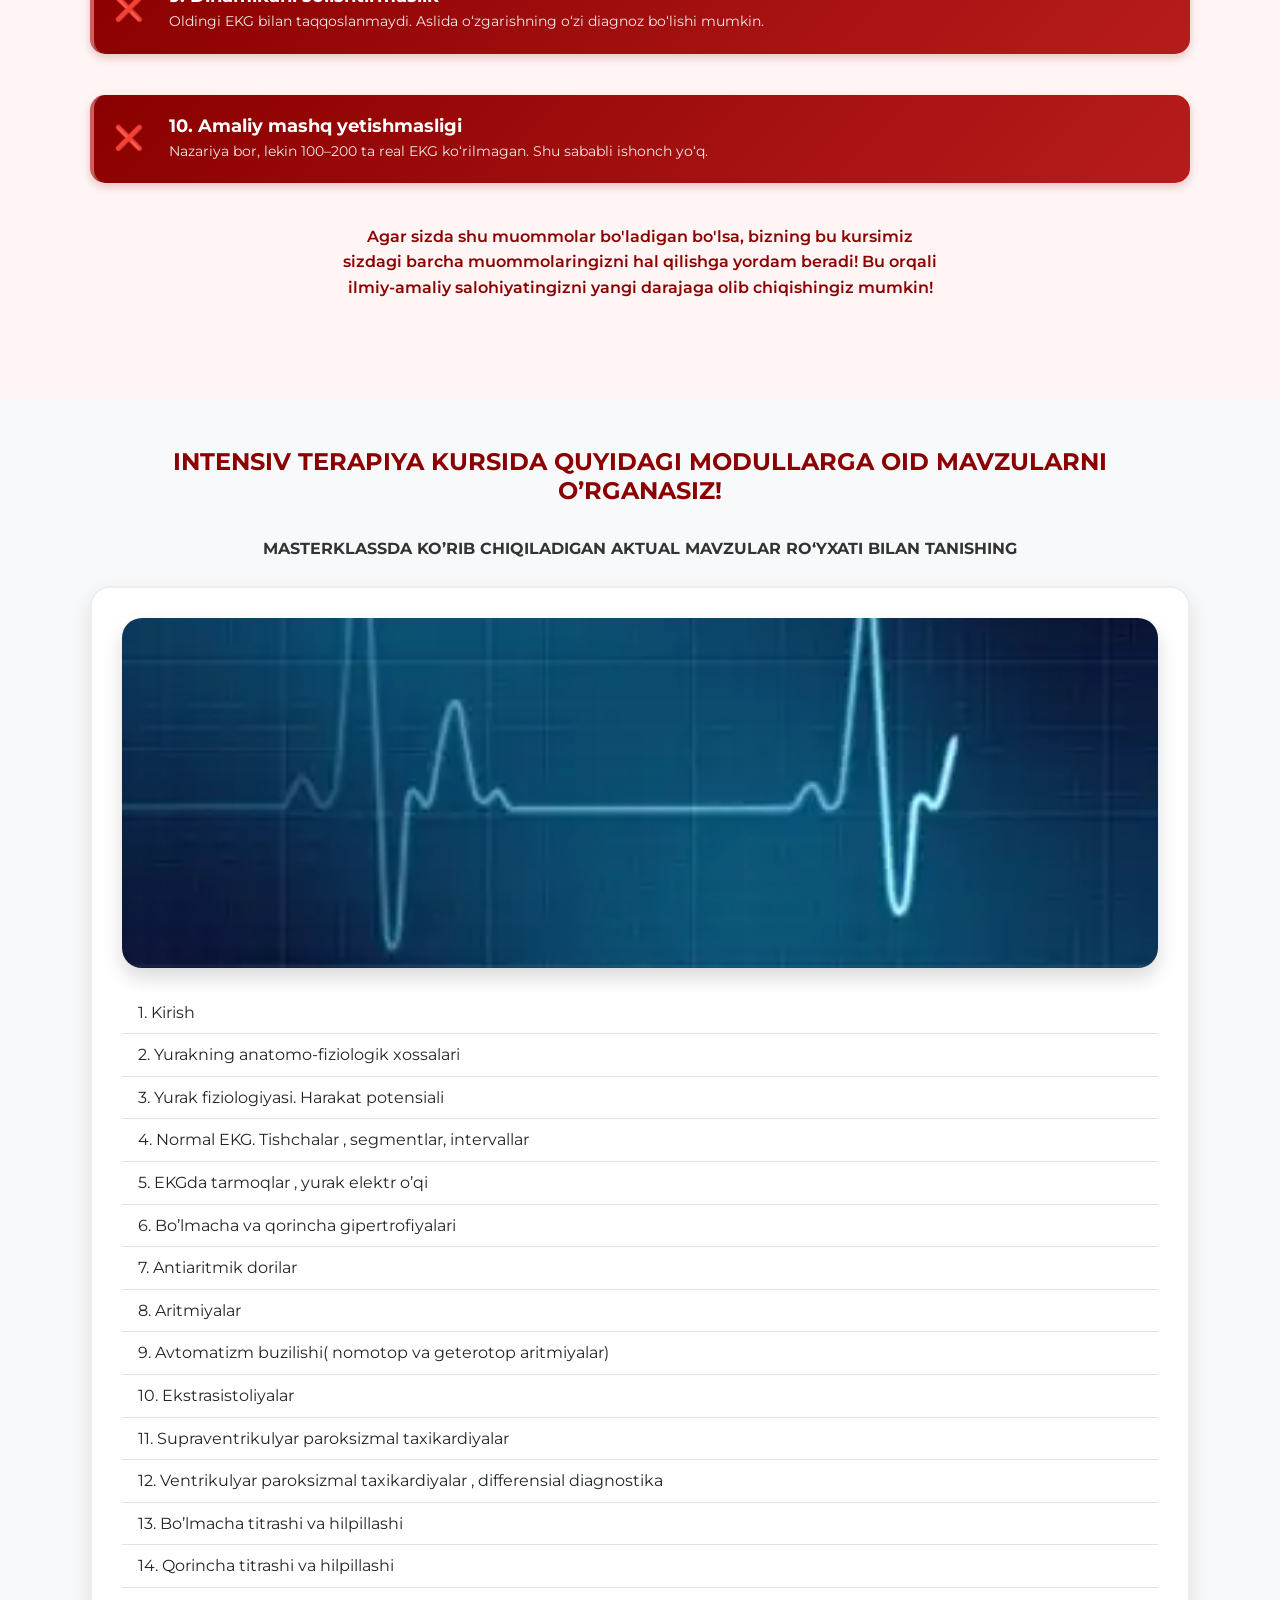
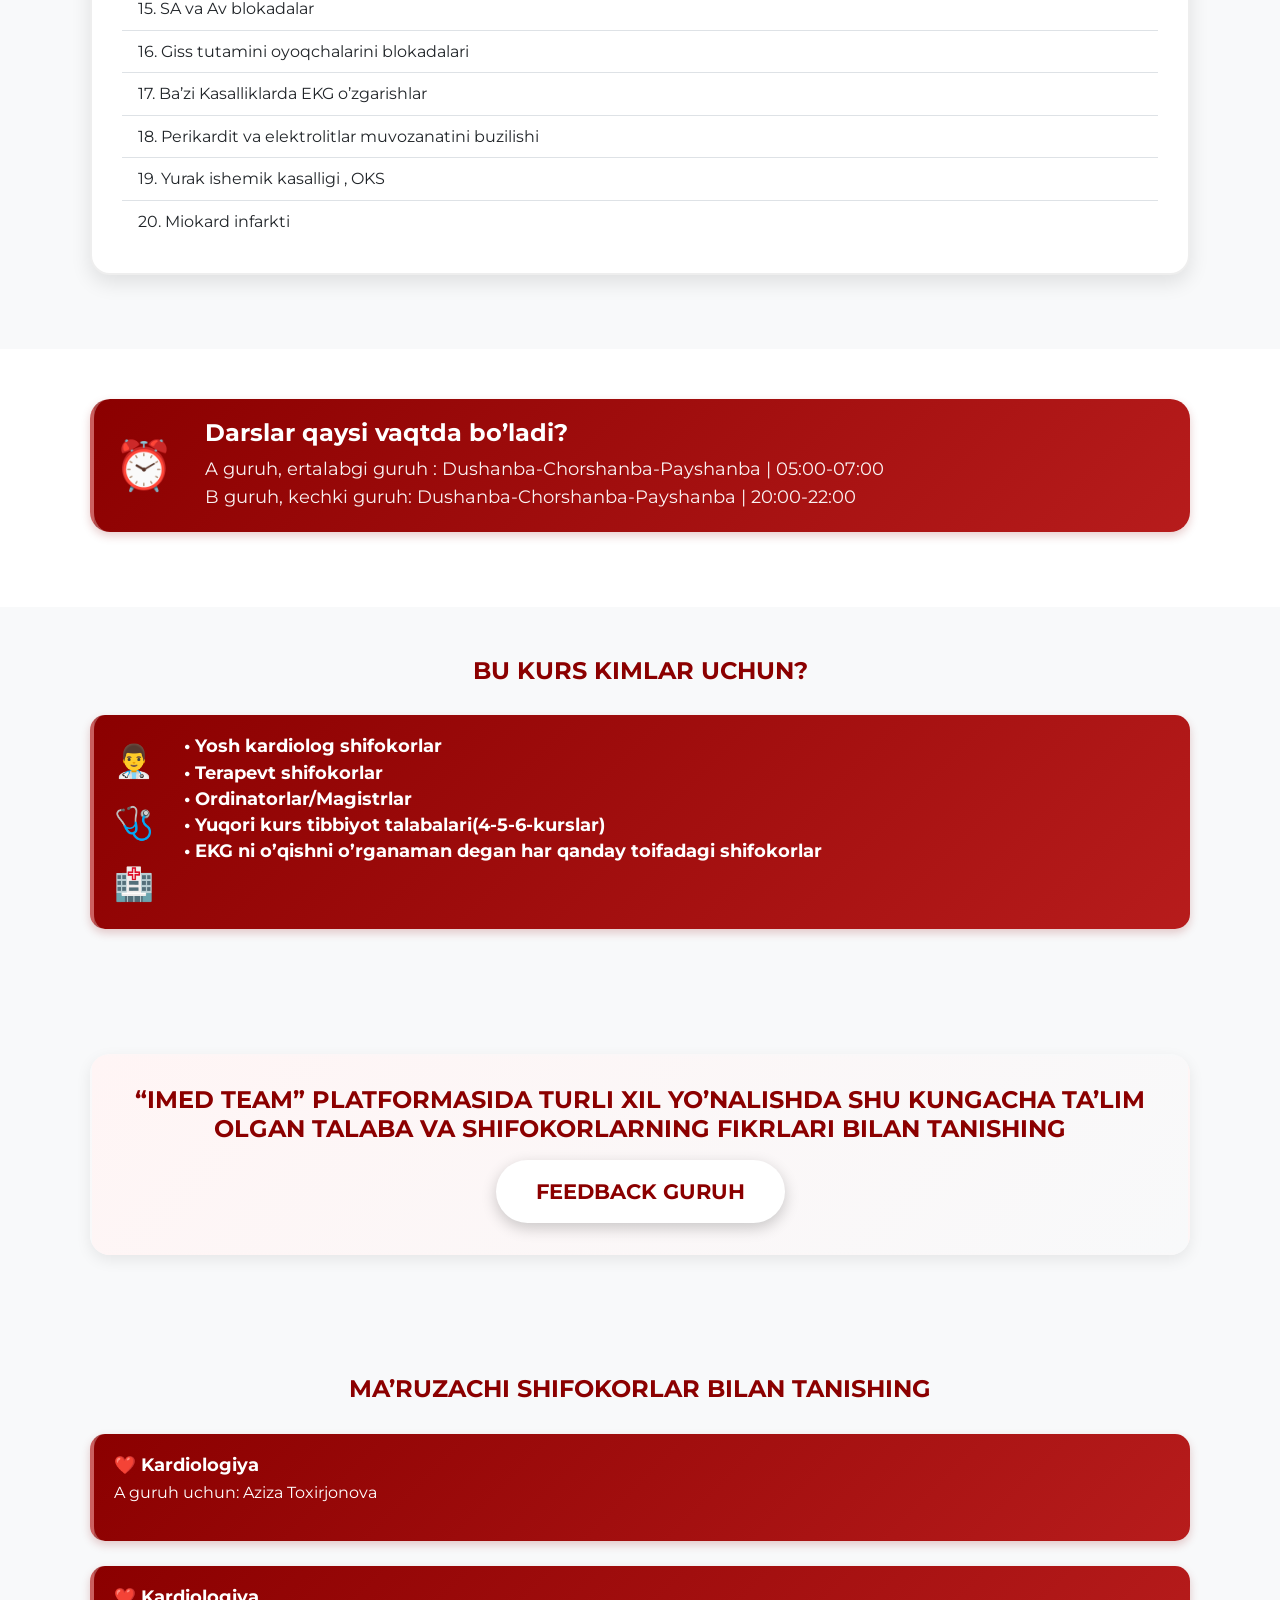
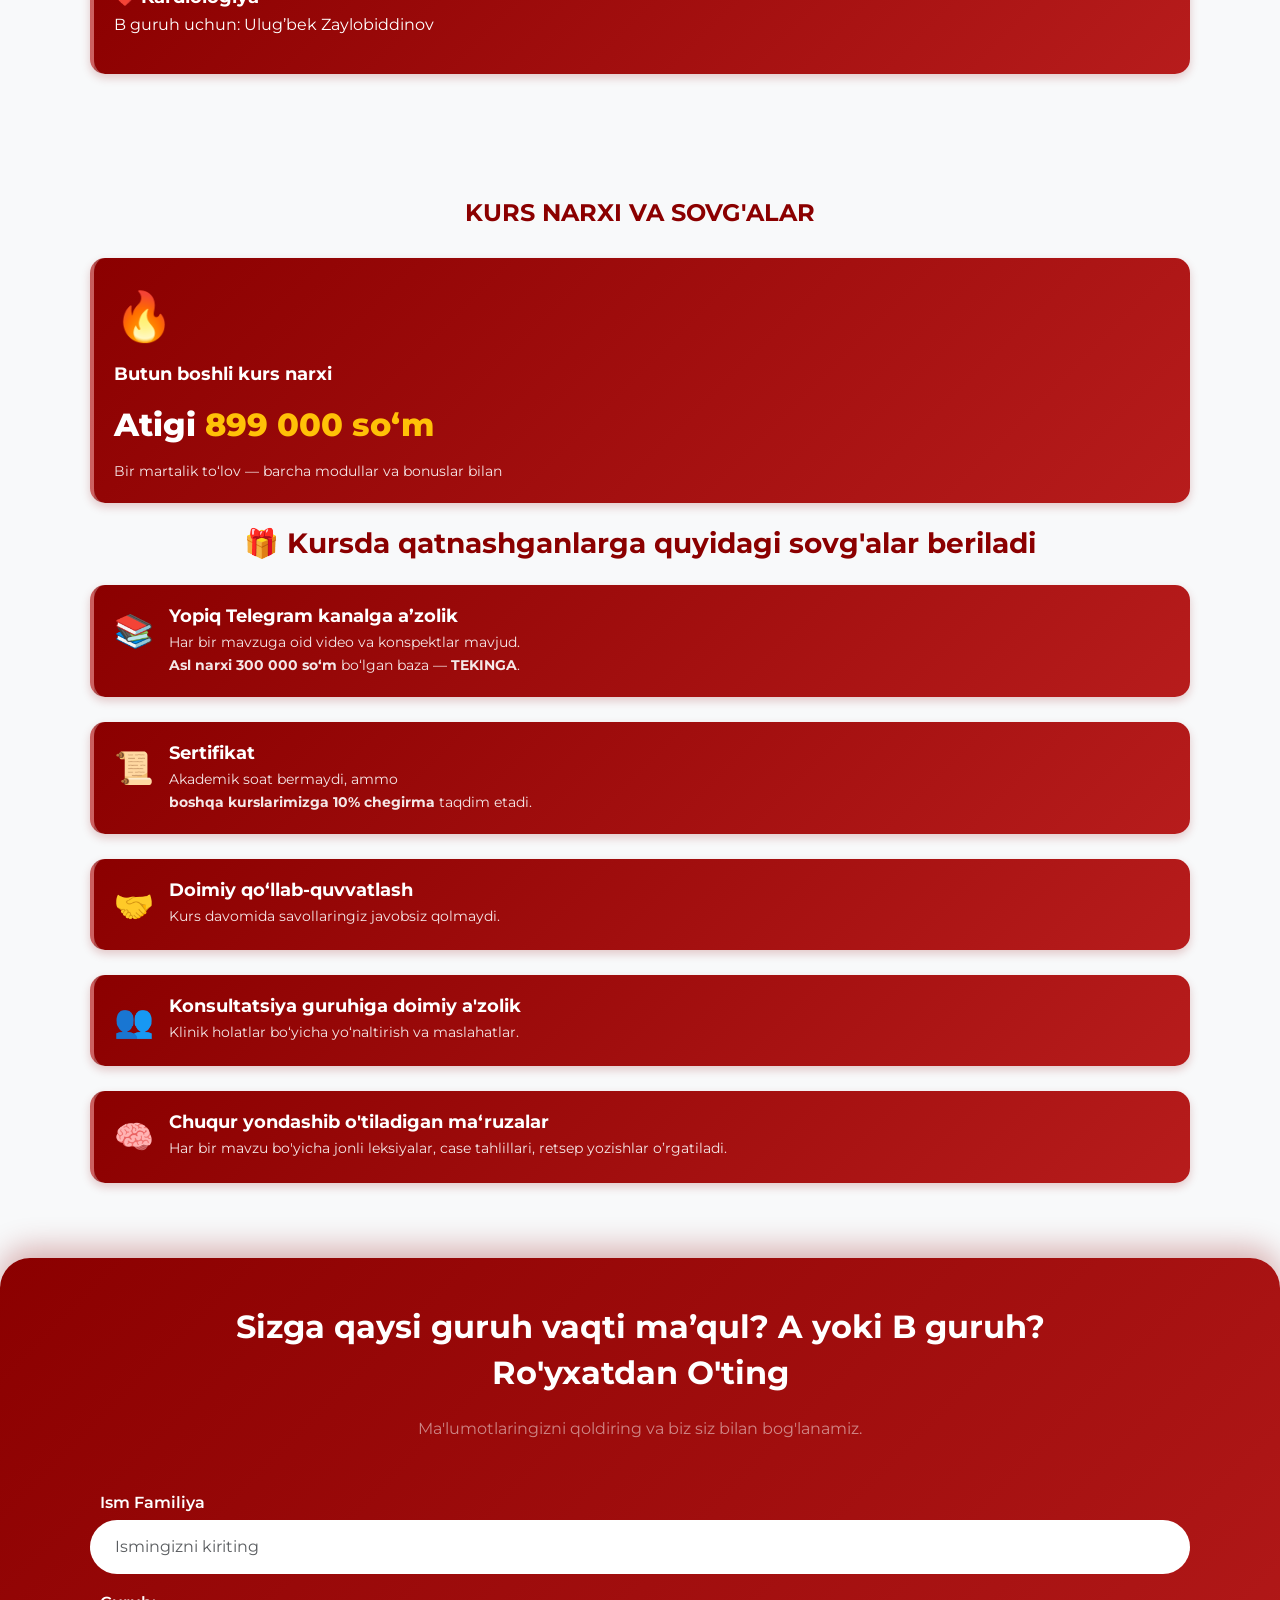
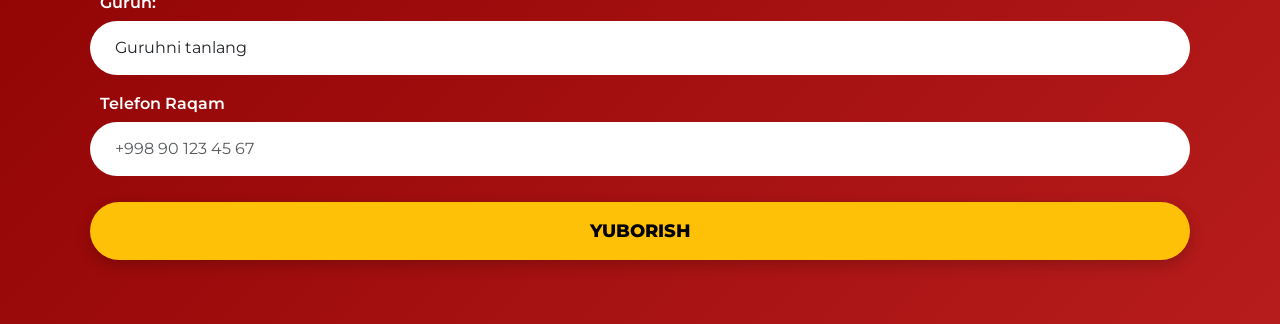
==== commit 3b272133: "main.js ; index.html; assets; google sheets;" ====
--- a/ekg.html
+++ b/ekg.html
@@ -9,333 +9,18 @@
     <link href="https://cdn.jsdelivr.net/npm/bootstrap@5.3.0/dist/css/bootstrap.min.css" rel="stylesheet">
     <!-- Google Fonts -->
     <link href="https://fonts.googleapis.com/css2?family=Montserrat:wght@400;600;700;800&display=swap" rel="stylesheet">
-    <style>
-        :root {
-            --primary-red: #8B0000;
-            /* Dark Red */
-            --primary-light: #B71C1C;
-            --white: #ffffff;
-            --light-bg: #f8f9fa;
-            --problems-bg: #FFF5F5;
-            /* Soft rose/cream background */
-            --text-dark: #333333;
-            --gradient-red: linear-gradient(135deg, #8B0000 0%, #B71C1C 100%);
-        }
-
-        body {
-            font-family: 'Montserrat', sans-serif;
-            background-color: var(--light-bg);
-            color: var(--text-dark);
-            overflow-x: hidden;
-            /* Prevent horizontal scroll */
-        }
-
-        /* Typography & Utilities */
-        h1,
-        h2,
-        h3 {
-            font-weight: 700;
-        }
-
-        .section-padding {
-            padding: 50px 0;
-        }
-
-        .img-rounded-custom {
-            border-radius: 20px;
-            box-shadow: 0 10px 20px rgba(0, 0, 0, 0.15);
-        }
-
-        /* Hero Section */
-        .hero-section {
-            background: linear-gradient(135deg, rgba(139, 0, 0, 0.4) 0%, rgba(183, 28, 28, 0.4) 100%),
-                url('assets/hero.jpg') center center/cover no-repeat;
-            color: var(--white);
-            text-align: center;
-            padding: 100px 20px;
-            border-bottom-right-radius: 30px;
-            border-bottom-left-radius: 30px;
-            box-shadow: 0 10px 30px rgba(139, 0, 0, 0.3);
-            position: relative;
-            overflow: hidden;
-            min-height: 400px;
-            background-attachment: fixed;
-        }
-
-        .hero-section::before {
-            content: '';
-            position: absolute;
-            top: 0;
-            left: 0;
-            right: 0;
-            bottom: 0;
-            background: radial-gradient(circle at top right, rgba(255, 255, 255, 0.15) 0%, transparent 60%);
-            animation: pulse 15s ease-in-out infinite;
-            pointer-events: none;
-        }
-
-        @keyframes pulse {
-
-            0%,
-            100% {
-                opacity: 0.9;
-            }
-
-            50% {
-                opacity: 0.9;
-            }
-        }
-
-        .hero-section>* {
-            position: relative;
-            z-index: 1;
-        }
-
-        .hero-title {
-            font-size: 2rem;
-            text-transform: uppercase;
-            margin-bottom: 20px;
-            text-shadow: 2px 2px 8px rgba(0, 0, 0, 0.5);
-            font-weight: 800;
-            letter-spacing: 1px;
-        }
-
-        .hero-subtitle {
-            font-size: 1.1rem;
-            opacity: 0.95;
-            margin-bottom: 30px;
-            text-shadow: 1px 1px 4px rgba(0, 0, 0, 0.4);
-            max-width: 700px;
-            margin-left: auto;
-            margin-right: auto;
-        }
-
-        .btn-custom-light {
-            background-color: var(--white);
-            color: var(--primary-red);
-            padding: 15px 40px;
-            border-radius: 50px;
-            font-weight: 700;
-            text-transform: uppercase;
-            border: none;
-            box-shadow: 0 5px 15px rgba(0, 0, 0, 0.2);
-            transition: transform 0.2s;
-        }
-
-        .btn-custom-light:active {
-            transform: scale(0.95);
-        }
-
-        /* Course Section */
-        .course-section {
-            background-color: var(--white);
-        }
-
-        .section-header {
-            text-align: center;
-            margin-bottom: 30px;
-            color: var(--primary-red);
-            font-size: 1.5rem;
-            text-transform: uppercase;
-        }
-
-        .course-card {
-            background: var(--white);
-            border: 2px solid #eee;
-            border-radius: 20px;
-            padding: 30px;
-            text-align: center;
-            box-shadow: 0 8px 20px rgba(0, 0, 0, 0.1);
-            transition: all 0.3s ease;
-        }
-
-        .course-card:hover {
-            transform: translateY(-5px);
-            box-shadow: 0 12px 30px rgba(139, 0, 0, 0.2);
-        }
-
-        .course-card h3 {
-            color: var(--primary-red);
-            margin-top: 20px;
-            margin-bottom: 15px;
-        }
-
-        .list-group-item {
-            border-left: 3px solid transparent;
-            transition: all 0.2s ease;
-        }
-
-        .list-group-item:hover {
-            border-left-color: var(--primary-red);
-            background-color: #FFF5F5;
-            padding-left: 20px;
-        }
-
-        /* Features/Audience Section */
-        .features-section {
-            background-color: var(--light-bg);
-        }
-
-        .feature-item {
-            display: flex;
-            align-items: flex-start;
-            margin-bottom: 25px;
-            background: var(--gradient-red);
-            padding: 20px;
-            border-radius: 15px;
-            box-shadow: 0 4px 10px rgba(139, 0, 0, 0.2);
-            transition: all 0.3s ease;
-            border-left: 4px solid rgba(255, 255, 255, 0.3);
-        }
-
-        .feature-item:hover {
-            transform: translateY(-3px);
-            box-shadow: 0 8px 20px rgba(139, 0, 0, 0.4);
-            border-left-color: var(--white);
-        }
-
-        .feature-icon {
-            font-size: 2rem;
-            color: var(--white);
-            margin-right: 15px;
-            min-width: 40px;
-            transition: transform 0.3s ease;
-        }
-
-        .feature-item:hover .feature-icon {
-            transform: scale(1.2);
-        }
-
-        .feature-title {
-            font-size: 1.1rem;
-            font-weight: 700;
-            margin-bottom: 5px;
-            color: var(--white);
-        }
-
-        .feature-text {
-            font-size: 0.9rem;
-            color: rgba(255, 255, 255, 0.9);
-            margin: 0;
-        }
-
-        /* Testimonials Section */
-        .testimonials-section {
-            background-color: var(--white);
-        }
-
-        .testimonial-card {
-            background: linear-gradient(135deg, #FFF5F5 0%, var(--light-bg) 100%);
-            padding: 30px;
-            border-radius: 20px;
-            text-align: center;
-            margin-bottom: 20px;
-            position: relative;
-            box-shadow: 0 5px 15px rgba(0, 0, 0, 0.08);
-            transition: all 0.3s ease;
-            border: 2px solid transparent;
-        }
-
-        .testimonial-card:hover {
-            border-color: var(--primary-red);
-            transform: scale(1.02);
-            box-shadow: 0 8px 25px rgba(139, 0, 0, 0.15);
-        }
-
-        .testimonial-card::before {
-            content: '"';
-            position: absolute;
-            top: 10px;
-            left: 20px;
-            font-size: 4rem;
-            color: var(--primary-red);
-            opacity: 0.2;
-            font-family: Georgia, serif;
-        }
-
-        .testimonial-text {
-            font-style: italic;
-            margin-bottom: 15px;
-            font-size: 0.95rem;
-            position: relative;
-            z-index: 1;
-        }
-
-        .testimonial-name {
-            font-weight: 700;
-            color: var(--primary-red);
-        }
-
-        /* Form Section */
-        .form-section {
-            background: var(--gradient-red);
-            color: var(--white);
-            border-top-right-radius: 30px;
-            border-top-left-radius: 30px;
-            padding-bottom: 80px;
-            box-shadow: 0 -10px 30px rgba(139, 0, 0, 0.3);
-            position: relative;
-        }
-
-        .form-label {
-            font-weight: 600;
-            margin-left: 10px;
-        }
-
-        .form-control {
-            border-radius: 50px;
-            padding: 15px 25px;
-            border: none;
-            font-size: 1rem;
-            /* Prevent iOS zoom */
-        }
-
-        .btn-submit {
-            background-color: #FFC107;
-            /* Warning yellow for contrast */
-            color: #000;
-            width: 100%;
-            padding: 15px;
-            border-radius: 50px;
-            font-weight: 800;
-            font-size: 1.1rem;
-            text-transform: uppercase;
-            border: none;
-            margin-top: 10px;
-            box-shadow: 0 5px 15px rgba(0, 0, 0, 0.2);
-        }
-
-        /* Custom Scrollbar */
-        ::-webkit-scrollbar {
-            width: 5px;
-        }
-
-        ::-webkit-scrollbar-track {
-            background: #f1f1f1;
-        }
-
-        ::-webkit-scrollbar-thumb {
-            background: var(--primary-red);
-        }
-
-        .icons-vertical {
-            display: flex;
-            flex-direction: column;
-            gap: 10px;
-            margin-right: 15px;
-        }
-    </style>
+    <link rel="stylesheet" href="styles.css">
 </head>
 
 <body>
 
     <!-- Hero Section -->
-    <section class="hero-section">
-        <div class="container">
-            <h1 class="hero-title">“INTENSIV TERAPIYA KURSIGA" XUSH KELIBSIZ!</h1>
-            <p class="hero-subtitle">Shifokorlikni qaysi yo’nalishi bo’lishidan qat’iy nazar, har bir shifokor ichki
-                kasalliklarga oid bilimlarni bilishi shart!</p>
-            <a href="#signup" class="btn btn-custom-light">KURSGA YOZILISH</a>
+    <section class="hero-section ekg-hero">
+        <div class="container">
+            <h1 class="hero-title">“EKG/Aritmiyalogiya kursiga" XUSH KELIBSIZ!</h1>
+            <p class="hero-subtitle">Har bir shifokor EKGni to’g’ri o’qishni, tahlil qilishni, bemorga to’g’ri yo’nalish
+                berishni bilishi shart!</p>
+            <a href="#signup" class="btn-custom-light">KURSGA YOZILISH</a>
         </div>
     </section>
 
@@ -455,8 +140,8 @@
                 TANISHING</p>
 
             <div class="course-card mb-4 text-start">
-                <img src="./assets/masterklass.jpg" alt="Masterklass" class="img-fluid img-rounded-custom mb-4 w-100"
-                    style="object-fit: cover; max-height: 350px;">
+                <img src="./assets/masterklass-ekg.webp" alt="Masterklass"
+                    class="img-fluid img-rounded-custom mb-4 w-100" style="object-fit: cover; max-height: 350px;">
 
                 <ul class="list-group list-group-flush">
                     <li class="list-group-item">1. Kirish </li>
@@ -493,8 +178,8 @@
                 <div class="ms-3">
                     <h2 class="text-white mb-2" style="font-size: 1.5rem;">Darslar qaysi vaqtda bo’ladi?</h2>
                     <p class="text-white mb-0" style="font-size: 1.1rem; opacity: 0.95;">
-                        Haftada 4 kun dars bo’ladi. Seshanba-Payshanba-Shanba-Yakshanba. <br>
-                        <strong>Soat 20:00-22:00 gacha</strong>
+                        A guruh, ertalabgi guruh : Dushanba-Chorshanba-Payshanba | 05:00-07:00 <br>
+                        B guruh, kechki guruh: Dushanba-Chorshanba-Payshanba | 20:00-22:00 <br>
                     </p>
                 </div>
             </div>
@@ -514,12 +199,11 @@
                 </div>
 
                 <div>
-                    <h3 class="feature-title">• Barcha Terapevt Shifokorlar</h3>
-                    <h3 class="feature-title">• Umumiy amaliyot shifokorlar</h3>
-                    <h3 class="feature-title">• Ordinatorlar</h3>
-                    <h3 class="feature-title">• Magistrlar</h3>
-                    <h3 class="feature-title">• Ichki kasalliklarni takrorlamoqchi bo‘lgan shifokorlar</h3>
-                    <h3 class="feature-title">• Amaliyotda qiynalayotgan yosh shifokorlar</h3>
+                    <h3 class="feature-title">• Yosh kardiolog shifokorlar</h3>
+                    <h3 class="feature-title">• Terapevt shifokorlar</h3>
+                    <h3 class="feature-title">• Ordinatorlar/Magistrlar</h3>
+                    <h3 class="feature-title">• Yuqori kurs tibbiyot talabalari(4-5-6-kurslar)</h3>
+                    <h3 class="feature-title">• EKG ni o’qishni o’rganaman degan har qanday toifadagi shifokorlar</h3>
                 </div>
             </div>
         </div>
@@ -534,77 +218,28 @@
                     ta’lim olgan talaba va shifokorlarning fikrlari bilan tanishing
                 </h2>
                 <div style="font-size: 1.3rem; font-weight: 700; color: var(--primary-red);">
-                    <button class="btn btn-custom-light"
+                    <button class="btn-custom-light"
                         onclick="window.open('https://t.me/imedteam_feedback', '_blank')">Feedback Guruh</button>
                 </div>
             </div>
         </div>
     </section>
 
-    <!--<div class="testimonial-card">
-                <p class="testimonial-text">"Ushbu kurs men uchun haqiqiy burilish nuqtasi bo'ldi. Protokollarni
-                    tushunish osonlashdi!"</p>
-                <div class="testimonial-name">- Dilnoza A., Ginekolog</div>
-            </div>
-
-            <div class="testimonial-card">
-                <p class="testimonial-text">"Amaliy bilimlar juda foydali. Hozirda bemorlarim bilan ishlashda o'zimga
-                    ishonchim ortdi."</p>
-                <div class="testimonial-name">- Bekzod K., Ordinator</div>
-            </div>-->
-
-    <!--Instructiors section-->
+    <!--Instructors section-->
     <section class="section-padding features-section">
         <div class="container">
             <h2 class="section-header">Ma’ruzachi shifokorlar bilan tanishing</h2>
-
-            <div class="feature-item">
-                <div>
-                    <h3 class="feature-title">🫁 Pulmonologiya</h3>
-                    <p class="feature-text">
-                        <b>Sattorov Bekjon</b><br>
-                        TDTU (ToshMI) klinikasi N2, Toshkent
-                    </p>
-                </div>
-            </div>
-
             <div class="feature-item">
                 <div>
                     <h3 class="feature-title">❤️ Kardiologiya</h3>
-                    <p class="feature-text">
-                        <b>Ulug’bek Zaylobiddinov</b><br>
-                        “Farmed” klinikasi, Farg‘ona
-                    </p>
-                </div>
-            </div>
-
-            <div class="feature-item">
-                <div>
-                    <h3 class="feature-title">🦠 Gastroenterologiya</h3>
-                    <p class="feature-text">
-                        <b>Ahadjon Yursunov</b><br>
-                        “Farmed” klinikasi, Farg‘ona
-                    </p>
-                </div>
-            </div>
-
-            <div class="feature-item">
-                <div>
-                    <h3 class="feature-title">🦴 Revmatologiya</h3>
-                    <p class="feature-text">
-                        <b>Sardorbek Ma’mirjonov</b><br>
-                        “Ma’mura shifo” markazi, Namangan
-                    </p>
-                </div>
-            </div>
-
-            <div class="feature-item">
-                <div>
-                    <h3 class="feature-title">🩸 Nefrologiya</h3>
-                    <p class="feature-text">
-                        <b>Rahmonqul Namozov</b><br>
-                        Surxondaryo viloyat ko‘p tarmoqli tibbiyot markazi
-                    </p>
+                    <p style="color: white !important;">A guruh uchun: Aziza Toxirjonova</p>
+                </div>
+            </div>
+
+            <div class="feature-item">
+                <div>
+                    <h3 class="feature-title">❤️ Kardiologiya</h3>
+                    <p style="color: white !important;">B guruh uchun: Ulug’bek Zaylobiddinov</p>
                 </div>
             </div>
         </div>
@@ -639,7 +274,7 @@
                     </h3>
                     <p class="feature-text">
                         Har bir mavzuga oid video va konspektlar mavjud.<br>
-                        <b>Asl narxi 800 000 so‘m</b> bo‘lgan baza — <b>TEKINGA</b>.
+                        <b>Asl narxi 300 000 so‘m</b> bo‘lgan baza — <b>TEKINGA</b>.
                     </p>
                 </div>
             </div>
@@ -688,7 +323,7 @@
                         Chuqur yondashib o'tiladigan ma‘ruzalar
                     </h3>
                     <p class="feature-text">
-                        5 ta modul bo‘yicha har bir darsda jonli leksiyalar, case tahlillari, retsep yozishlar
+                        Har bir mavzu bo'yicha jonli leksiyalar, case tahlillari, retsep yozishlar
                         o’rgatiladi.
                     </p>
                 </div>
@@ -701,6 +336,7 @@
     <!-- Form Section -->
     <section id="signup" class="section-padding form-section">
         <div class="container">
+            <h2 class="text-center">Sizga qaysi guruh vaqti ma’qul? A yoki B guruh?</h2>
             <h2 class="text-center mb-4 text-white">Ro'yxatdan O'ting</h2>
             <p class="text-center mb-5 text-white-50">Ma'lumotlaringizni qoldiring va biz siz bilan bog'lanamiz.</p>
 
@@ -711,86 +347,27 @@
                         placeholder="Ismingizni kiriting">
                 </div>
                 <div class="mb-3">
+                    <label for="group" class="form-label text-white">Guruh:</label>
+                    <select class="form-control" id="group" name="group" required>
+                        <option value="" disabled selected>Guruhni tanlang</option>
+                        <option value="A guruh">A guruh (05:00-07:00)</option>
+                        <option value="B guruh">B guruh (20:00-22:00)</option>
+                    </select>
+                </div>
+                <div class="mb-3">
                     <label for="phone" class="form-label text-white">Telefon Raqam</label>
-                    <input type="tel" class="form-control" id="phone" name="phone" required
+                    <input type="tel" class="form-control" id="phone" name="number" required
                         placeholder="+998 90 123 45 67">
                 </div>
                 <input type="hidden" name="page" value="EKG">
-                <input type="hidden" name="date" id="date">
-
-                <!-- Date logic handled in JS -->
-
-                <button type="submit" class="btn btn-submit">YUBORISH</button>
+
+                <button type="submit" class="btn-submit">YUBORISH</button>
             </form>
             <div id="formMessage" class="mt-4 text-center fw-bold text-white"></div>
         </div>
     </section>
 
-    <script>
-        const form = document.getElementById('courseForm');
-        const message = document.getElementById('formMessage');
-        const scriptURL = 'https://script.google.com/macros/s/AKfycbxDxmyicp21eB9mRS-hOxsEHTDgznfpx_LaDmGihp5btM09apRFOIBDytEqPRCgtEsa/exec';
-
-        form.addEventListener('submit', e => {
-            e.preventDefault();
-
-            // Set date field on submission
-            document.getElementById('date').value = new Date().toISOString();
-
-            const btn = form.querySelector('button');
-            const originalText = btn.textContent;
-
-            // Validation (Basic)
-            const name = document.getElementById('name').value;
-            const phone = document.getElementById('phone').value;
-            if (!name || !phone) {
-                alert("Iltimos barcha maydonlarni to'ldiring");
-                return;
-            }
-
-            btn.disabled = true;
-            btn.textContent = "YUBORILMOQDA...";
-
-            const formData = new FormData(form);
-            // Convert to URLSearchParams for robust Simple POST (x-www-form-urlencoded)
-            const data = new URLSearchParams();
-            for (const pair of formData) {
-                data.append(pair[0], pair[1]);
-            }
-
-            fetch(scriptURL, {
-                method: 'POST',
-                mode: 'no-cors',
-                // No headers needed, browser sets appropriate content-type for URLSearchParams
-                body: data
-            })
-                .then(() => {
-                    message.textContent = "Muvaffaqiyatli yuborildi! ✅";
-                    form.reset();
-                    btn.textContent = "YUBORILDI";
-                    setTimeout(() => {
-                        btn.disabled = false;
-                        btn.textContent = originalText;
-                    }, 3000);
-                })
-                .catch(error => {
-                    console.error('Error:', error);
-                    message.textContent = "Xatolik yuz berdi. Qayta urinib ko'ring.";
-                    btn.disabled = false;
-                    btn.textContent = originalText;
-                });
-        });
-
-        // Smooth scrolling for anchor links
-        document.querySelectorAll('a[href^="#"]').forEach(anchor => {
-            anchor.addEventListener('click', function (e) {
-                e.preventDefault();
-                document.querySelector(this.getAttribute('href')).scrollIntoView({
-                    behavior: 'smooth'
-                });
-            });
-        });
-    </script>
+    <script src="main.js"></script>
 </body>
 
 </html>
--- a/styles.css
+++ b/styles.css
@@ -0,0 +1,248 @@
+:root {
+    --primary-red: #8B0000;
+    --primary-light: #B71C1C;
+    --white: #ffffff;
+    --light-bg: #f8f9fa;
+    --problems-bg: #FFF5F5;
+    --text-dark: #333333;
+    --gradient-red: linear-gradient(135deg, #8B0000 0%, #B71C1C 100%);
+}
+
+* {
+    box-sizing: border-box;
+    margin: 0;
+    padding: 0;
+}
+
+body {
+    font-family: 'Montserrat', sans-serif;
+    background-color: var(--light-bg);
+    color: var(--text-dark);
+    line-height: 1.6;
+    overflow-x: hidden;
+}
+
+.container {
+    width: 100%;
+    max-width: 1140px;
+    margin: 0 auto;
+    padding: 0 20px;
+}
+
+h1,
+h2,
+h3 {
+    font-weight: 700;
+}
+
+.section-padding {
+    padding: 50px 0;
+}
+
+.img-rounded-custom {
+    border-radius: 20px;
+    box-shadow: 0 10px 20px rgba(0, 0, 0, 0.15);
+}
+
+/* Hero Section */
+.hero-section {
+    background: linear-gradient(135deg, rgba(139, 0, 0, 0.6), rgba(139, 0, 0, 0.6)), url('assets/hero.jpg') center center/cover no-repeat;
+    color: var(--white);
+    text-align: center;
+    padding: 100px 20px;
+    border-bottom-right-radius: 30px;
+    border-bottom-left-radius: 30px;
+    box-shadow: 0 10px 30px rgba(139, 0, 0, 0.3);
+    position: relative;
+    overflow: hidden;
+    min-height: 400px;
+}
+
+.hero-title {
+    font-size: 2rem;
+    text-transform: uppercase;
+    margin-bottom: 20px;
+    text-shadow: 2px 2px 8px rgba(0, 0, 0, 0.5);
+    font-weight: 800;
+    letter-spacing: 1px;
+}
+
+.hero-subtitle {
+    font-size: 1.1rem;
+    opacity: 0.95;
+    margin-bottom: 30px;
+    text-shadow: 1px 1px 4px rgba(0, 0, 0, 0.4);
+    max-width: 700px;
+    margin-left: auto;
+    margin-right: auto;
+}
+
+/* Specific background for EKG hero */
+.ekg-hero {
+    background: linear-gradient(135deg, rgba(139, 0, 0, 0.4) 0%, rgba(183, 28, 28, 0.4) 100%),
+        url('assets/hero-ekg.webp') center center/cover no-repeat;
+}
+
+/* Buttons */
+.btn-custom-light {
+    background-color: var(--white);
+    color: var(--primary-red);
+    padding: 15px 40px;
+    border-radius: 50px;
+    font-weight: 700;
+    text-transform: uppercase;
+    border: none;
+    box-shadow: 0 5px 15px rgba(0, 0, 0, 0.2);
+    transition: transform 0.2s;
+    text-decoration: none;
+    display: inline-block;
+}
+
+.btn-custom-light:active {
+    transform: scale(0.95);
+}
+
+.btn-submit {
+    background-color: #FFC107;
+    color: #000;
+    width: 100%;
+    padding: 15px;
+    border-radius: 50px;
+    font-weight: 800;
+    font-size: 1.1rem;
+    text-transform: uppercase;
+    border: none;
+    margin-top: 10px;
+    box-shadow: 0 5px 15px rgba(0, 0, 0, 0.2);
+}
+
+/* General Layout Elements */
+.section-header {
+    text-align: center;
+    margin-bottom: 30px;
+    color: var(--primary-red);
+    font-size: 1.5rem;
+    text-transform: uppercase;
+}
+
+.feature-item {
+    display: flex;
+    align-items: flex-start;
+    margin-bottom: 25px;
+    background: var(--gradient-red);
+    padding: 20px;
+    border-radius: 15px;
+    box-shadow: 0 4px 10px rgba(139, 0, 0, 0.2);
+    transition: all 0.3s ease;
+    border-left: 4px solid rgba(255, 255, 255, 0.3);
+}
+
+.feature-item:hover {
+    transform: translateY(-3px);
+    box-shadow: 0 8px 20px rgba(139, 0, 0, 0.4);
+    border-left-color: var(--white);
+}
+
+.feature-icon {
+    font-size: 2rem;
+    color: var(--white);
+    margin-right: 15px;
+    min-width: 40px;
+}
+
+.feature-title {
+    font-size: 1.1rem;
+    font-weight: 700;
+    margin-bottom: 5px;
+    color: var(--white);
+}
+
+.feature-text {
+    font-size: 0.9rem;
+    color: rgba(255, 255, 255, 0.9);
+    margin: 0;
+}
+
+.course-card {
+    background: var(--white);
+    border: 2px solid #eee;
+    border-radius: 20px;
+    padding: 30px;
+    text-align: center;
+    box-shadow: 0 8px 20px rgba(0, 0, 0, 0.1);
+}
+
+.testimonial-card {
+    background: linear-gradient(135deg, #FFF5F5 0%, var(--light-bg) 100%);
+    padding: 30px;
+    border-radius: 20px;
+    text-align: center;
+    margin-bottom: 20px;
+    position: relative;
+    box-shadow: 0 5px 15px rgba(0, 0, 0, 0.08);
+    transition: all 0.3s ease;
+    border: 2px solid transparent;
+}
+
+.testimonial-card:hover {
+    border-color: var(--primary-red);
+    transform: scale(1.02);
+    box-shadow: 0 8px 25px rgba(139, 0, 0, 0.15);
+}
+
+/* Form Section */
+.form-section {
+    background: var(--gradient-red);
+    color: var(--white);
+    border-top-right-radius: 30px;
+    border-top-left-radius: 30px;
+    padding-bottom: 40px;
+    box-shadow: 0 -10px 30px rgba(139, 0, 0, 0.3);
+    position: relative;
+}
+
+.form-label {
+    font-weight: 600;
+    margin-left: 10px;
+    display: block;
+    margin-bottom: 5px;
+}
+
+.form-control {
+    width: 100%;
+    border-radius: 50px;
+    padding: 15px 25px;
+    border: none;
+    font-size: 1rem;
+    margin-bottom: 15px;
+}
+
+/* Scrollbar */
+::-webkit-scrollbar {
+    width: 5px;
+}
+
+::-webkit-scrollbar-track {
+    background: #f1f1f1;
+}
+
+::-webkit-scrollbar-thumb {
+    background: var(--primary-red);
+}
+
+.icons-vertical {
+    display: flex;
+    flex-direction: column;
+    gap: 10px;
+    margin-right: 15px;
+}
+
+@media (max-width: 768px) {
+    .hero-title {
+        font-size: 1.5rem;
+    }
+
+    .section-padding {
+        padding: 30px 0;
+    }
+}
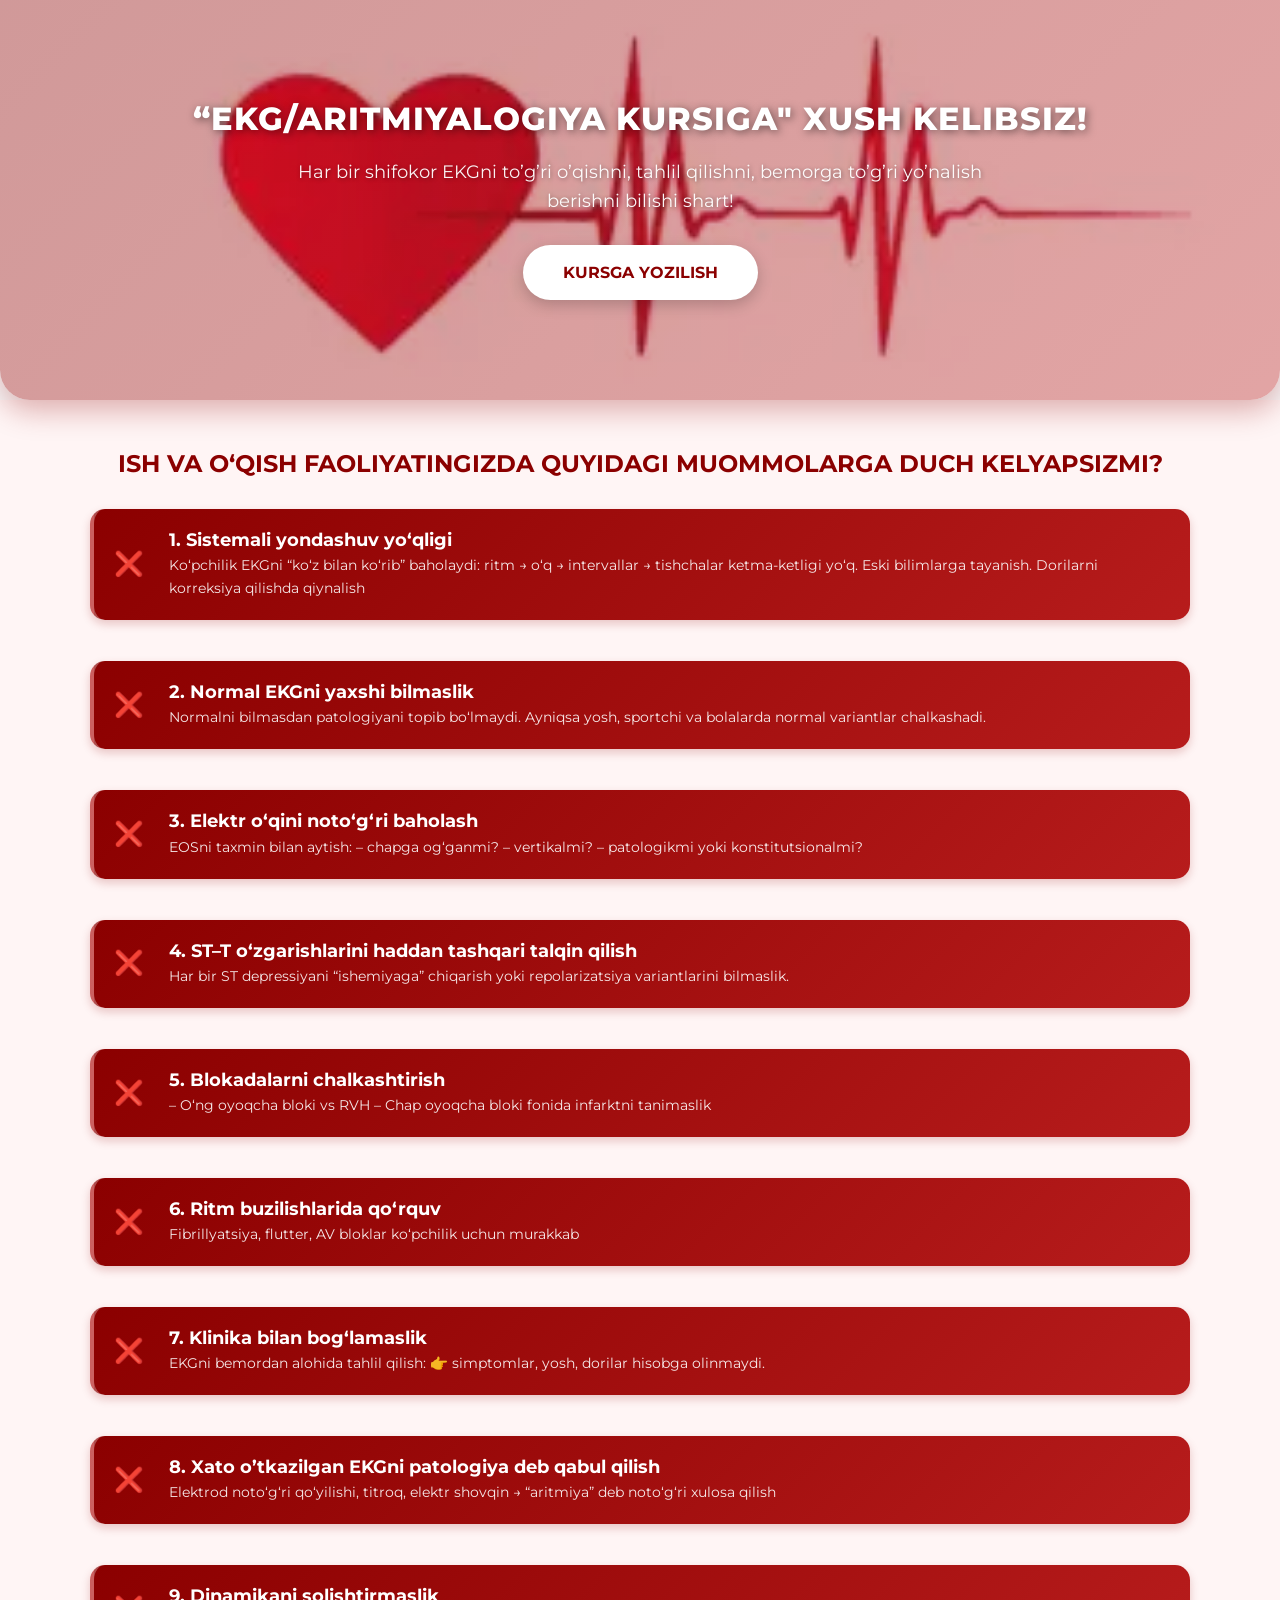
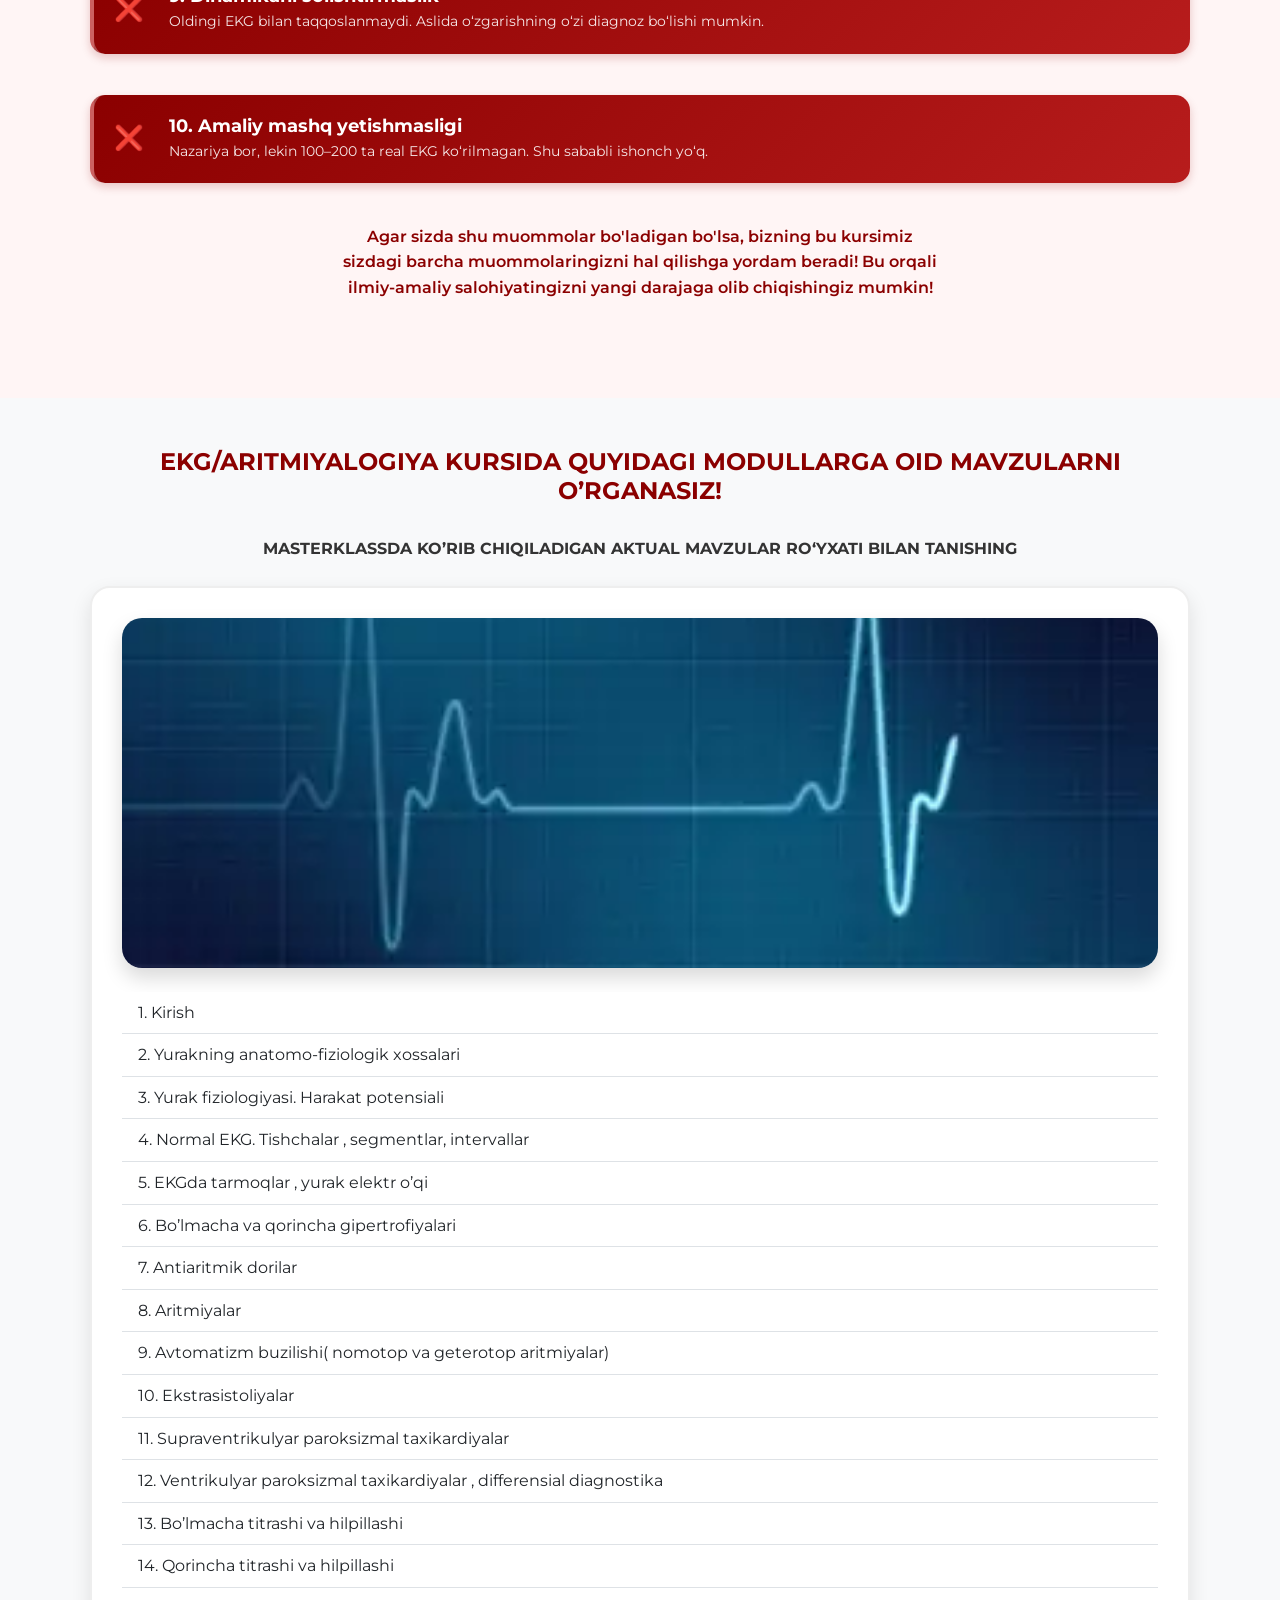
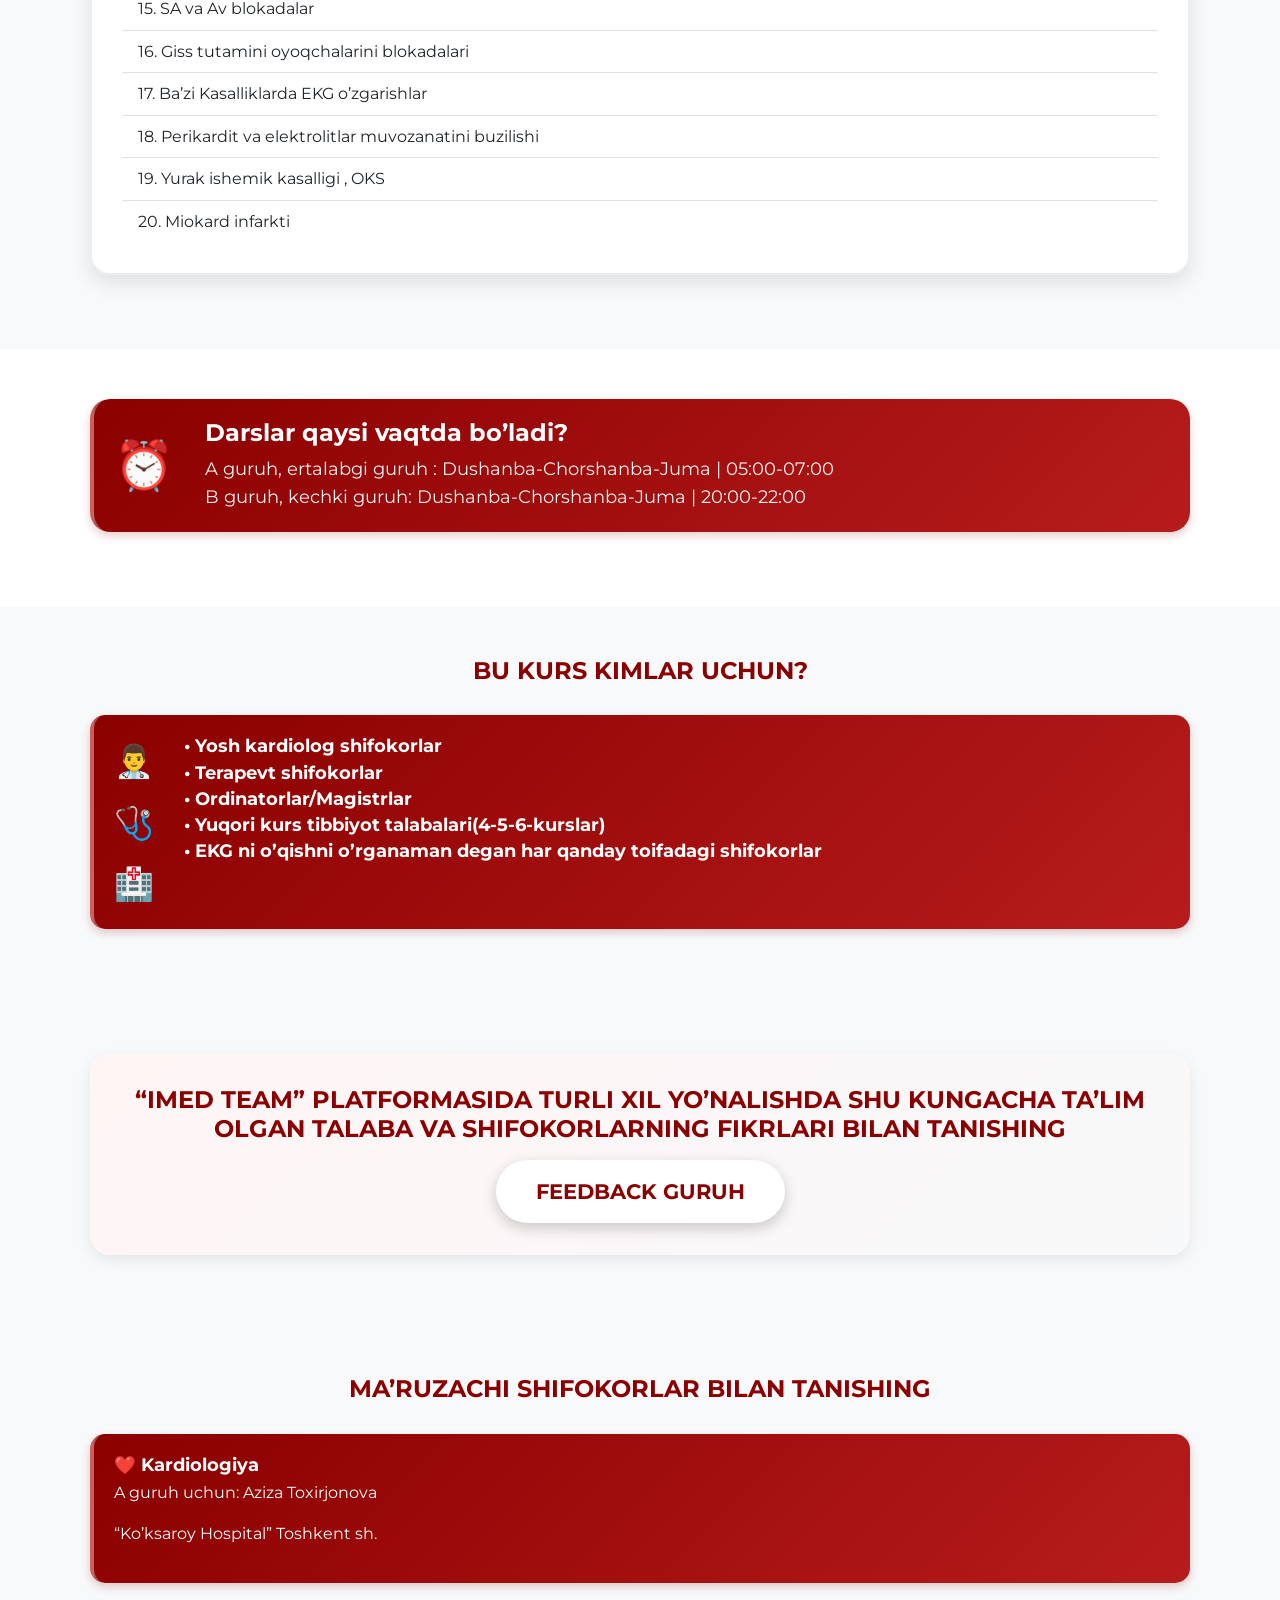
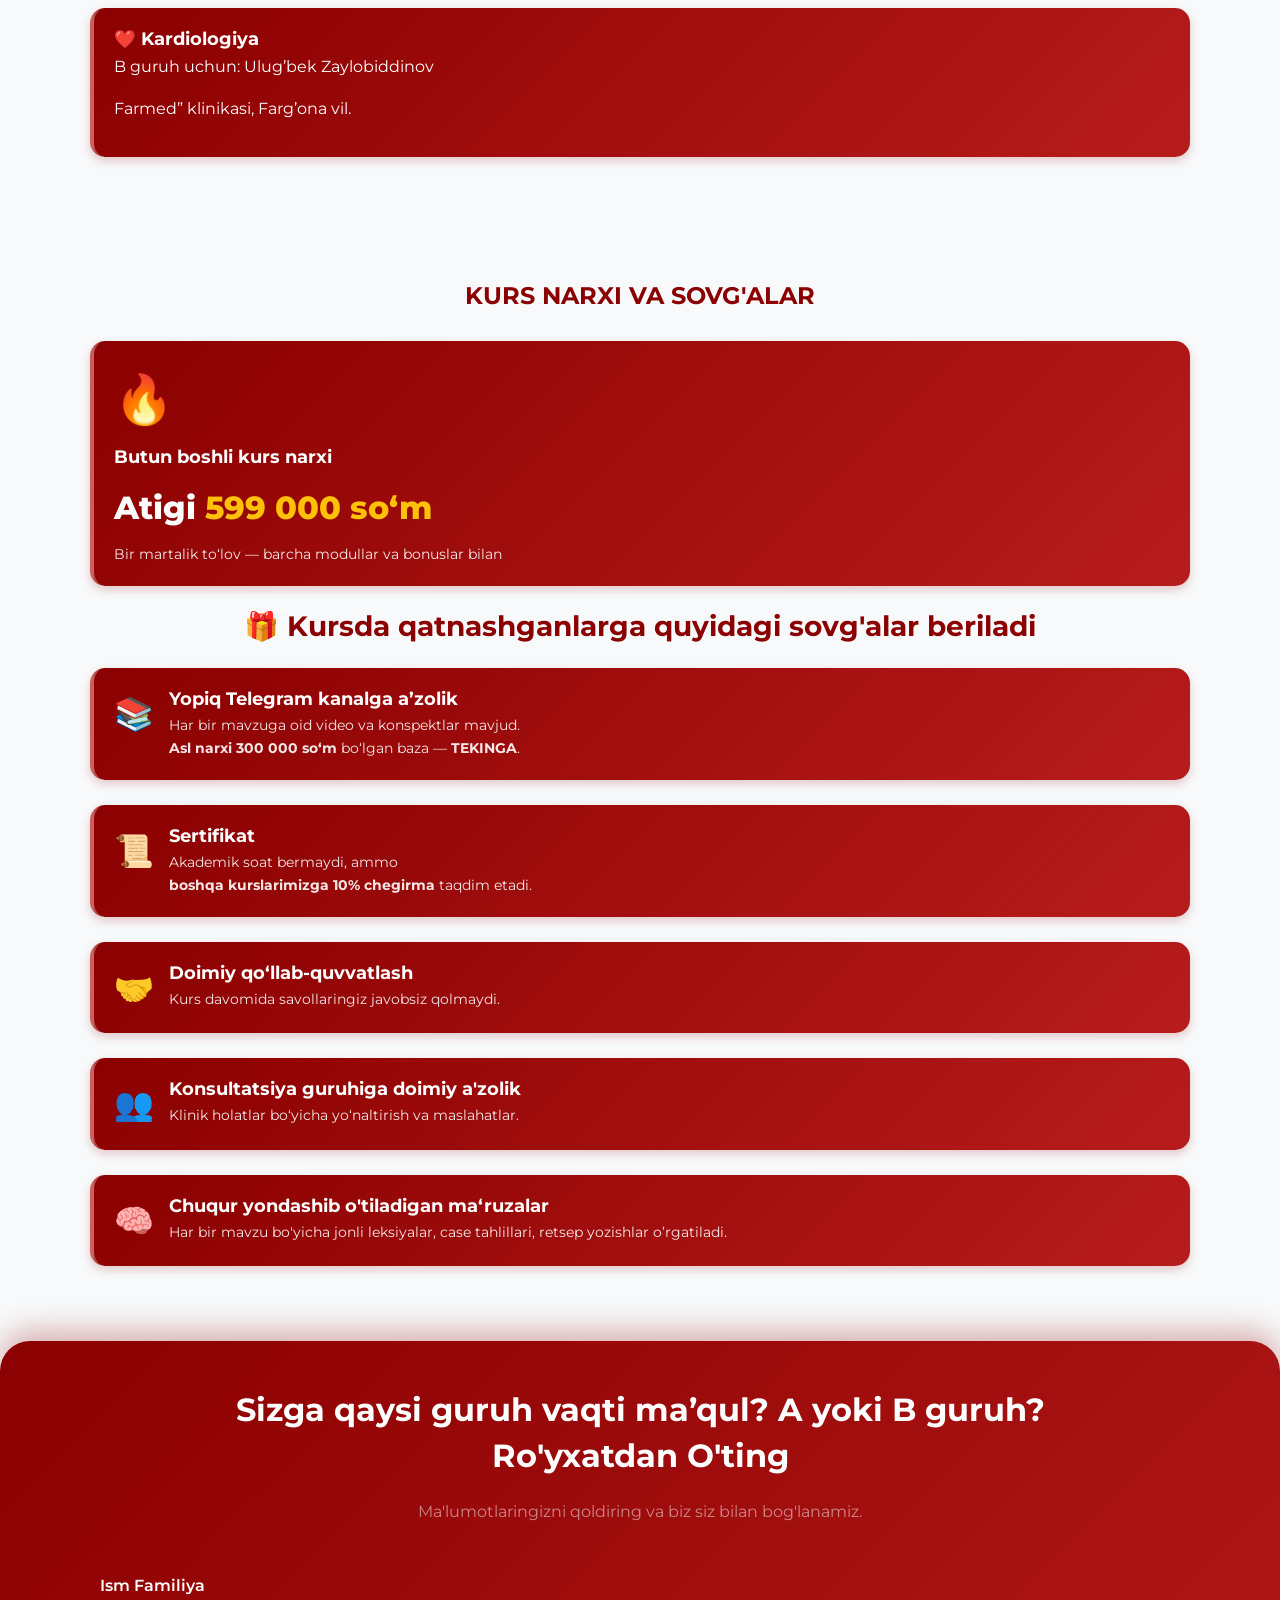
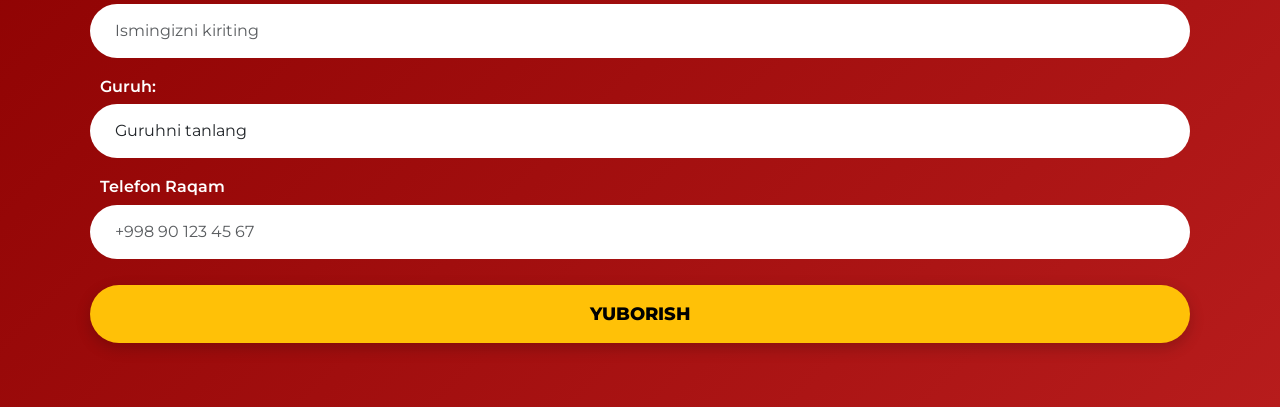
==== commit 54440c85: "different sheets for every landing!" ====
--- a/ekg.html
+++ b/ekg.html
@@ -135,7 +135,7 @@
     <!-- Course Info Section (Topics) -->
     <section class="section-padding course-section">
         <div class="container">
-            <h2 class="section-header">Intensiv Terapiya kursida quyidagi modullarga oid mavzularni o’rganasiz!</h2>
+            <h2 class="section-header">EKG/Aritmiyalogiya kursida quyidagi modullarga oid mavzularni o’rganasiz!</h2>
             <p class="text-center mb-4 fw-bold">MASTERKLASSDA KO’RIB CHIQILADIGAN AKTUAL MAVZULAR ROʻYXATI BILAN
                 TANISHING</p>
 
@@ -178,8 +178,8 @@
                 <div class="ms-3">
                     <h2 class="text-white mb-2" style="font-size: 1.5rem;">Darslar qaysi vaqtda bo’ladi?</h2>
                     <p class="text-white mb-0" style="font-size: 1.1rem; opacity: 0.95;">
-                        A guruh, ertalabgi guruh : Dushanba-Chorshanba-Payshanba | 05:00-07:00 <br>
-                        B guruh, kechki guruh: Dushanba-Chorshanba-Payshanba | 20:00-22:00 <br>
+                        A guruh, ertalabgi guruh : Dushanba-Chorshanba-Juma | 05:00-07:00 <br>
+                        B guruh, kechki guruh: Dushanba-Chorshanba-Juma | 20:00-22:00 <br>
                     </p>
                 </div>
             </div>
@@ -233,6 +233,7 @@
                 <div>
                     <h3 class="feature-title">❤️ Kardiologiya</h3>
                     <p style="color: white !important;">A guruh uchun: Aziza Toxirjonova</p>
+                    <p style="color: white !important;"> “Ko’ksaroy Hospital” Toshkent sh.</p>
                 </div>
             </div>
 
@@ -240,6 +241,7 @@
                 <div>
                     <h3 class="feature-title">❤️ Kardiologiya</h3>
                     <p style="color: white !important;">B guruh uchun: Ulug’bek Zaylobiddinov</p>
+                    <p style="color: white !important;">Farmed” klinikasi, Farg’ona vil.</p>
                 </div>
             </div>
         </div>
@@ -254,7 +256,7 @@
                 <div class="feature-icon" style="font-size: 3rem;">🔥</div>
                 <h3 class="feature-title mt-2">Butun boshli kurs narxi</h3>
                 <p style="font-size: 2rem; font-weight: 800; color: #fff; margin: 10px 0;">
-                    Atigi <span style="color:#FFC107;">899 000 so‘m</span>
+                    Atigi <span style="color:#FFC107;">599 000 so‘m</span>
                 </p>
                 <p class="feature-text">
                     Bir martalik to‘lov — barcha modullar va bonuslar bilan
@@ -367,7 +369,86 @@
         </div>
     </section>
 
-    <script src="main.js"></script>
+    <script>
+        const scriptURL = 'https://script.google.com/macros/s/AKfycbykVnp9JMRkYW7d7w8bQetlTCa6Gkx4BnS2g_kRXDfjRb34yxM0EhjIJBYht8XaHZYuHw/exec';
+
+        document.addEventListener('DOMContentLoaded', () => {
+            const form = document.getElementById('courseForm');
+            const message = document.getElementById('formMessage');
+            if (!form) return;
+
+            form.addEventListener('submit', async (e) => {
+                e.preventDefault();
+
+                const btn = form.querySelector('button[type="submit"]');
+                const originalText = btn ? btn.textContent : 'YUBORISH';
+
+                const name = (form.querySelector('#name')?.value || '').trim();
+                const group = (form.querySelector('#group')?.value || '').trim();
+                const numberRaw = (form.querySelector('#phone')?.value || '').trim();
+
+                if (!name || !group || !numberRaw) {
+                    alert("Iltimos barcha maydonlarni to'ldiring");
+                    return;
+                }
+
+                const number = numberRaw.replace(/\s/g, '');
+                if (!/^\+998\d{9}$/.test(number)) {
+                    alert("Telefon raqam +998 bilan bo'lsin. Masalan: +998901234567");
+                    return;
+                }
+
+                if (btn) { btn.disabled = true; btn.textContent = "YUBORILMOQDA..."; }
+                if (message) { message.textContent = ""; message.style.color = "white"; }
+
+                const data = new URLSearchParams();
+                data.append('name', name);
+                data.append('group', group);
+                data.append('number', number);
+                data.append('page', 'EKG');
+
+                try {
+                    await fetch(scriptURL, {
+                        method: 'POST',
+                        mode: 'no-cors',
+                        body: data
+                    });
+
+                    // Success - Google Apps Script doesn't return readable response with no-cors
+                    if (message) { message.textContent = "Muvaffaqiyatli yuborildi! ✅"; }
+                    form.reset();
+
+                    if (btn) {
+                        btn.textContent = "YUBORILDI";
+                        setTimeout(() => {
+                            btn.disabled = false;
+                            btn.textContent = originalText;
+                            if (message) message.textContent = "";
+                        }, 2500);
+                    }
+                } catch (err) {
+                    console.error(err);
+                    if (message) {
+                        message.textContent = "Xatolik: Qayta urinib ko'ring";
+                        message.style.color = "#ffcccc";
+                    }
+                    if (btn) { btn.disabled = false; btn.textContent = originalText; }
+                }
+            });
+
+            // Smooth scroll for anchor links
+            document.querySelectorAll('a[href^="#"]').forEach(anchor => {
+                anchor.addEventListener('click', function (e) {
+                    e.preventDefault();
+                    const targetId = this.getAttribute('href');
+                    const targetElement = document.querySelector(targetId);
+                    if (targetElement) {
+                        targetElement.scrollIntoView({ behavior: 'smooth' });
+                    }
+                });
+            });
+        });
+    </script>
 </body>
 
 </html>
